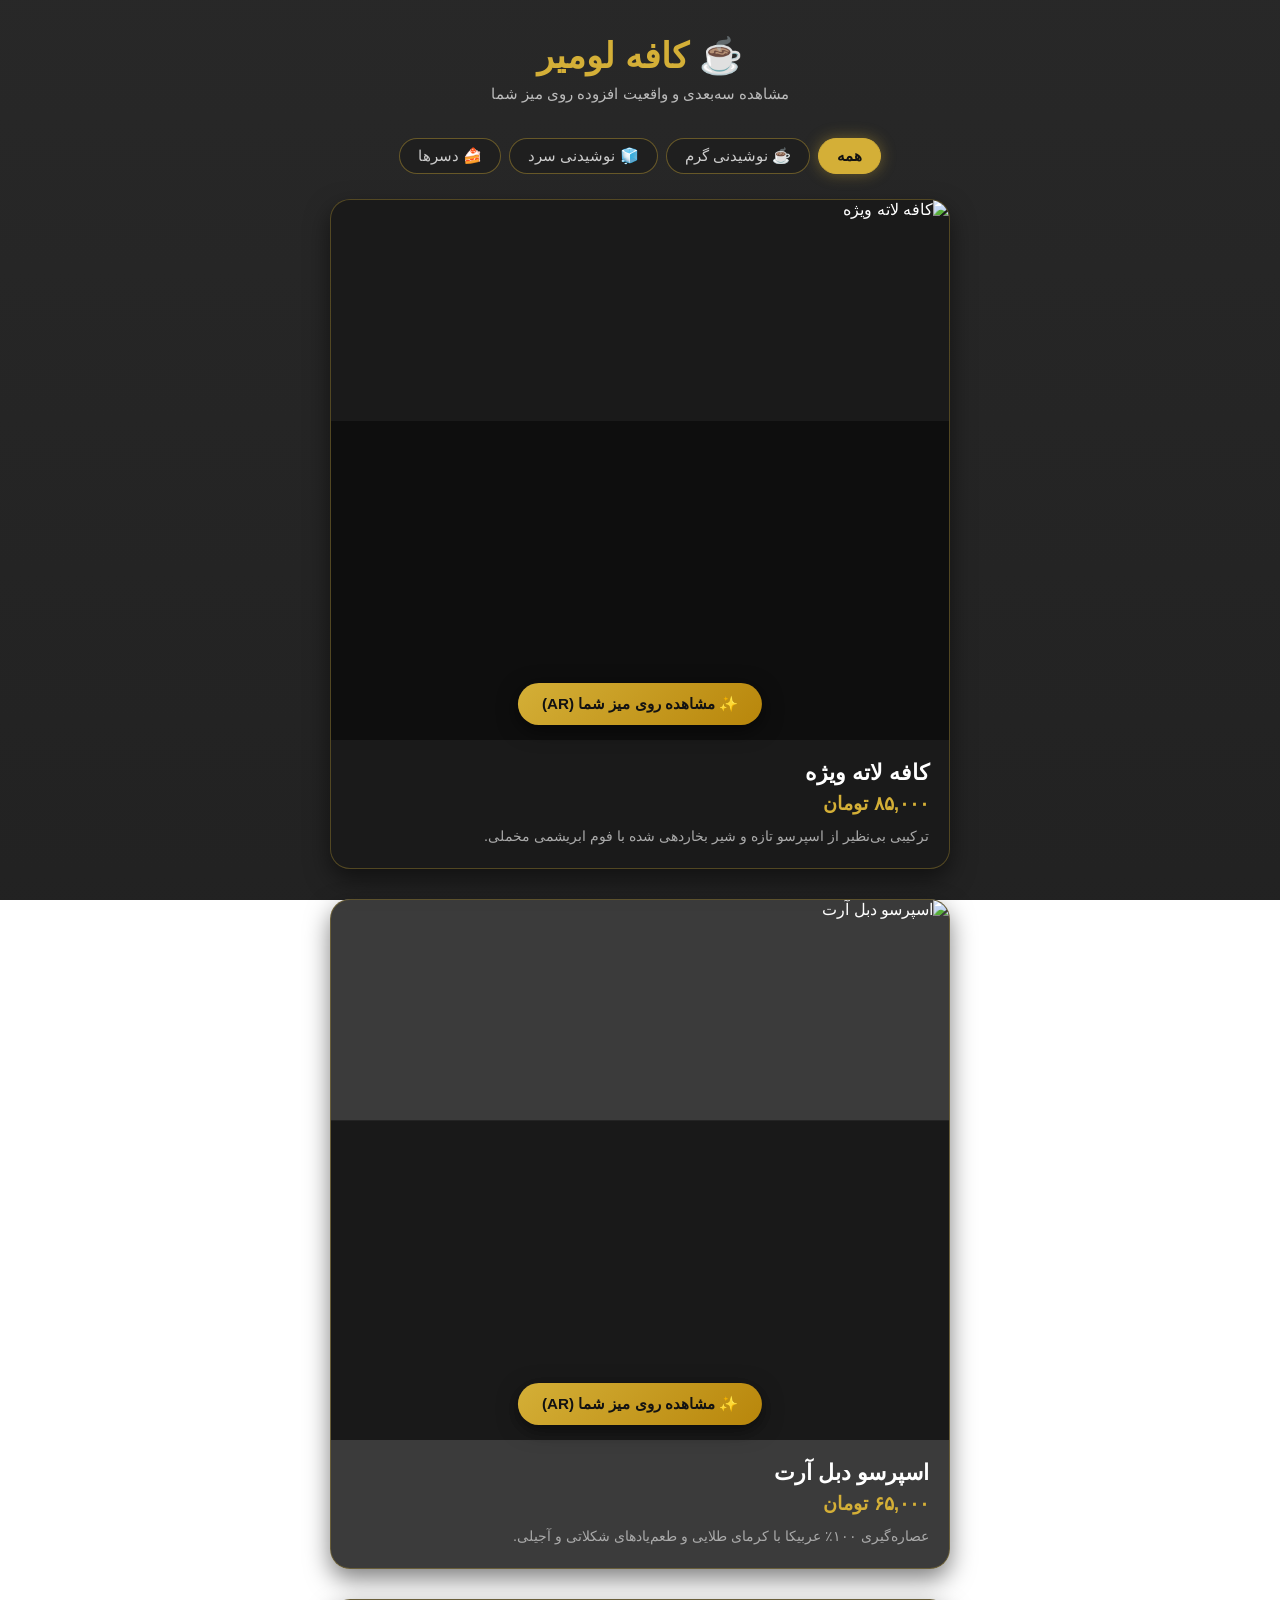
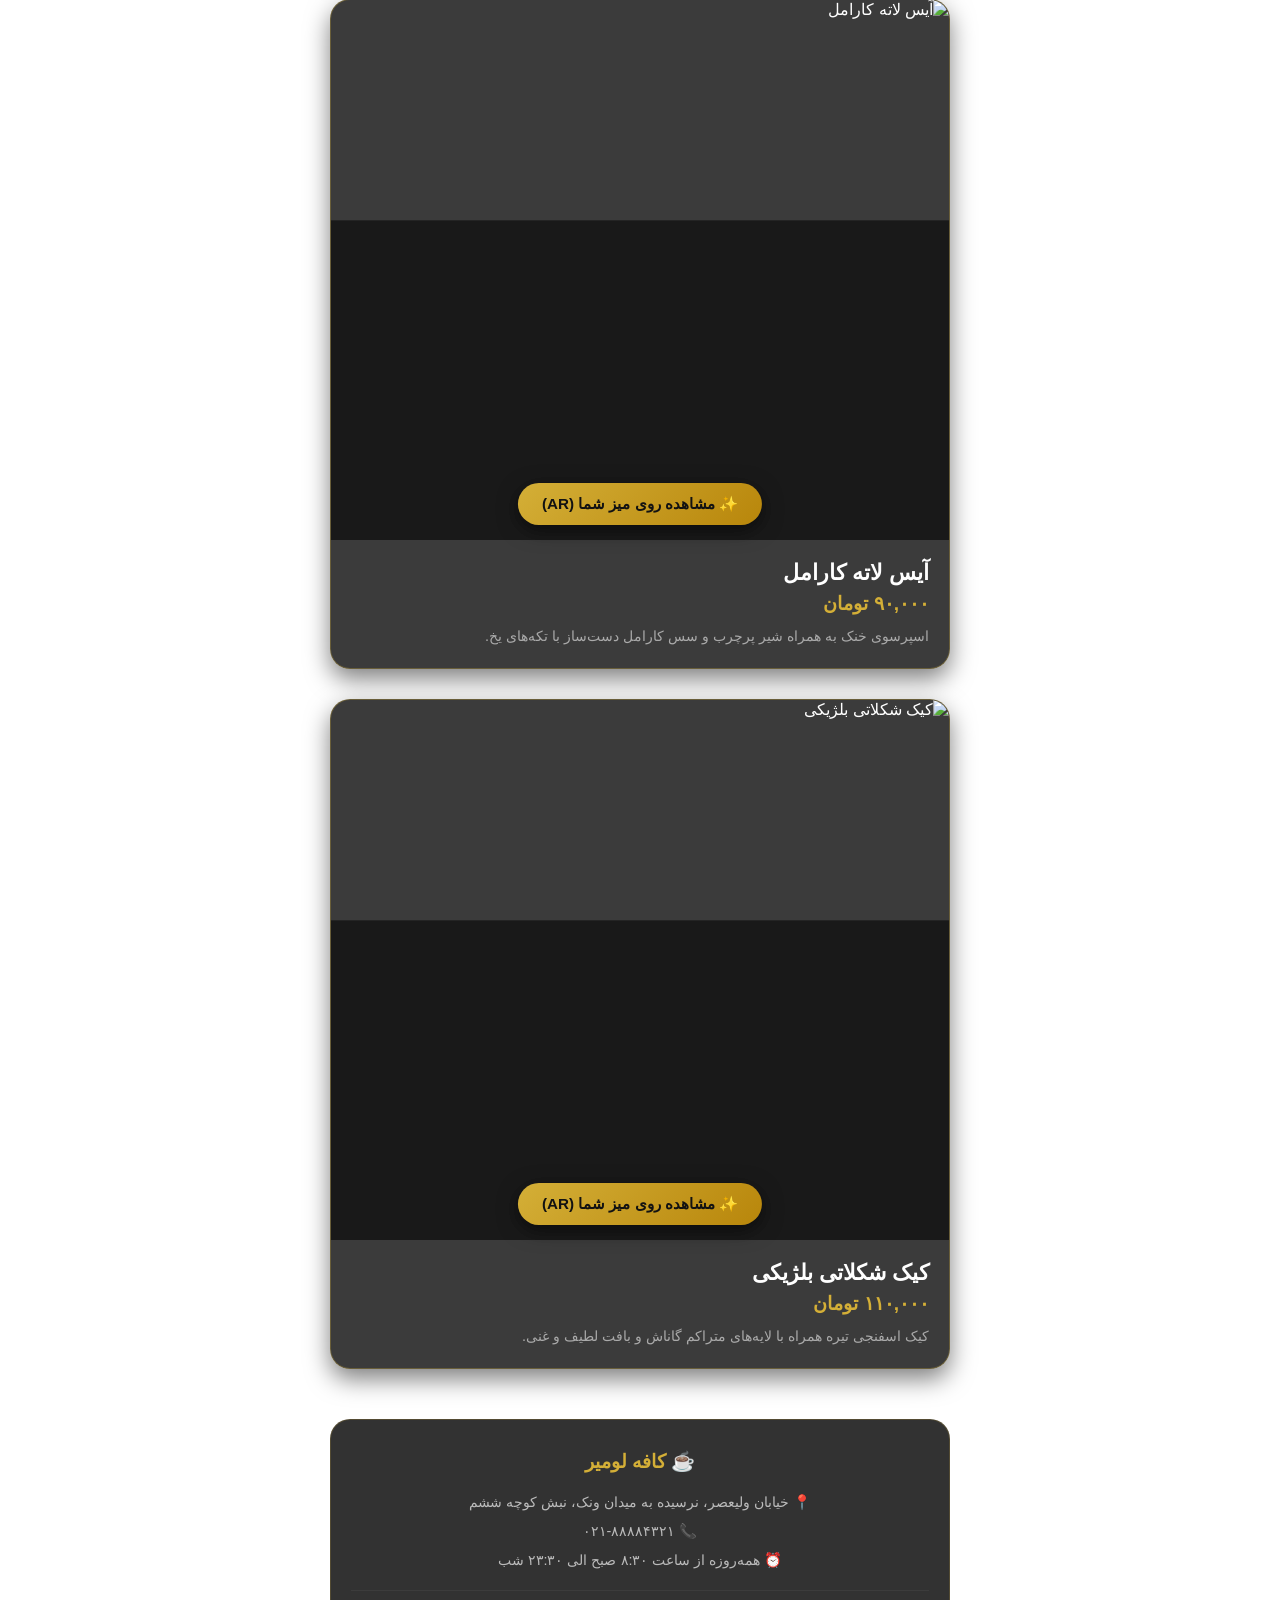
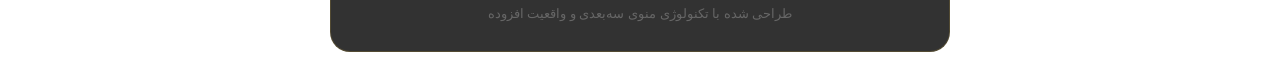
==== index.html @ 8b9ce966 "Update index.html" ====
<!DOCTYPE html>
<html lang="fa" dir="rtl">
<head>
    <meta charset="UTF-8">
    <meta name="viewport" content="width=device-width, initial-scale=1.0, user-scalable=no">
    <title>کافه لومیر</title>
    <link rel="stylesheet" href="https://cdn.jsdelivr.net/gh/rastinfar/vazirmatn-font@v33.003/Vazirmatn-font-face.css">
    <script type="module" src="https://ajax.googleapis.com/ajax/libs/model-viewer/3.4.0/model-viewer.min.js"></script>
    <style>
        * { box-sizing: border-box; margin: 0; padding: 0; }
        body {
            font-family: 'Vazirmatn', sans-serif;
            direction: rtl;
            background: linear-gradient(rgba(10, 10, 10, 0.88), rgba(15, 15, 15, 0.92)),
                        url('https://images.unsplash.com/photo-1447933601403-0c6688de566e?auto=format&fit=crop&w=1600&q=80');
            background-size: cover;
            background-position: center;
            background-attachment: fixed;
            color: #fff;
            min-height: 100vh;
        }

        header { text-align: center; padding: 35px 20px 20px 20px; }
        header h1 { font-size: 2.2rem; color: #d4af37; margin-bottom: 8px; }
        header p { color: #bbb; font-size: 0.95rem; }

        main { max-width: 650px; margin: 0 auto; padding: 15px; }

        /* منوبار فیلترها */
        .filter-buttons { 
            display: flex; 
            justify-content: center; 
            gap: 8px; 
            margin-bottom: 25px; 
            flex-wrap: wrap; 
        }
        .filter-btn {
            background: rgba(30, 30, 30, 0.75);
            border: 1px solid rgba(212, 175, 55, 0.4);
            color: #ccc;
            padding: 8px 18px;
            border-radius: 25px;
            cursor: pointer;
            font-family: 'Vazirmatn', sans-serif;
            font-size: 0.95rem;
            backdrop-filter: blur(5px);
            transition: all 0.3s ease;
        }
        .filter-btn.active {
            background: #d4af37;
            color: #121212;
            font-weight: bold;
            border-color: #d4af37;
            box-shadow: 0 0 15px rgba(212, 175, 55, 0.4);
        }

        /* کارت‌ها */
        .items-grid { display: flex; flex-direction: column; gap: 30px; }
        .menu-card {
            background: rgba(25, 25, 25, 0.85);
            border: 1px solid rgba(212, 175, 55, 0.3);
            border-radius: 20px;
            overflow: hidden;
            box-shadow: 0 10px 25px rgba(0,0,0,0.5);
            backdrop-filter: blur(10px);
            transition: opacity 0.3s ease;
        }

        .card-image-box img { width: 100%; height: 220px; object-fit: cover; display: block; }
        
        .model-box {
            width: 100%;
            height: 320px;
            background: rgba(10, 10, 10, 0.7);
            border-top: 1px solid rgba(255, 255, 255, 0.05);
            position: relative;
        }
        model-viewer { 
            width: 100%; 
            height: 100%; 
            --poster-color: transparent;
        }

        /* دکمه اصلی و تضمینی AR */
        .ar-trigger-btn {
            background: linear-gradient(135deg, #d4af37, #b8860b);
            color: #121212;
            border: none;
            padding: 12px 24px;
            border-radius: 30px;
            font-family: 'Vazirmatn', sans-serif;
            font-weight: bold;
            cursor: pointer;
            position: absolute;
            bottom: 15px;
            left: 50%;
            transform: translateX(-50%);
            box-shadow: 0 5px 20px rgba(0,0,0,0.6);
            font-size: 0.95rem;
            white-space: nowrap;
            z-index: 10;
        }

        .card-info { padding: 20px; text-align: right; }
        .card-info h2 { font-size: 1.35rem; color: #fff; margin-bottom: 6px; }
        .card-info .price { color: #d4af37; font-size: 1.2rem; font-weight: bold; margin-bottom: 10px; }
        .card-info .desc { color: #aaa; font-size: 0.9rem; line-height: 1.6; }

        /* لایه دوربین زنده (برای تمام گوشی‌های اندروید) */
        #camera-modal {
            display: none;
            position: fixed;
            top: 0; left: 0; width: 100%; height: 100%;
            background: #000;
            z-index: 999999;
        }
        #camera-feed {
            width: 100%;
            height: 100%;
            object-fit: cover;
            position: absolute;
            top: 0; left: 0;
        }
        #interactive-viewer {
            position: absolute;
            top: 55%;
            left: 50%;
            transform: translate(-50%, -50%);
            width: 90vw;
            height: 55vh;
            --poster-color: transparent;
            background: transparent;
            z-index: 10;
        }
        .cam-header {
            position: absolute;
            top: 20px;
            left: 15px;
            right: 15px;
            display: flex;
            justify-content: space-between;
            align-items: center;
            z-index: 20;
        }
        .cam-badge {
            background: rgba(0, 0, 0, 0.7);
            color: #d4af37;
            padding: 8px 14px;
            border-radius: 20px;
            font-size: 0.85rem;
            border: 1px solid rgba(212, 175, 55, 0.4);
        }
        .close-cam-btn {
            background: #e74c3c;
            color: #fff;
            border: none;
            padding: 8px 18px;
            border-radius: 20px;
            font-family: 'Vazirmatn', sans-serif;
            font-size: 0.9rem;
            font-weight: bold;
            cursor: pointer;
        }

        .cafe-footer {
            margin-top: 50px;
            background: rgba(15, 15, 15, 0.85);
            border: 1px solid rgba(212, 175, 55, 0.2);
            color: #ddd;
            padding: 30px 20px;
            border-radius: 20px;
            text-align: center;
        }
        .cafe-footer h3 { color: #d4af37; margin-bottom: 10px; font-size: 1.2rem; }
        .footer-info { margin: 15px 0; font-size: 0.9rem; line-height: 2; color: #bbb; }
        .copyright { font-size: 0.8rem; color: #666; margin-top: 15px; border-top: 1px solid rgba(255,255,255,0.05); padding-top: 15px; }
    </style>
</head>
<body>

    <header>
        <h1>☕ کافه لومیر</h1>
        <p>مشاهده سه‌بعدی و واقعیت افزوده روی میز شما</p>
    </header>

    <main>
        <!-- فیلترها -->
        <div class="filter-buttons">
            <button class="filter-btn active" onclick="filterItems('all', this)">همه</button>
            <button class="filter-btn" onclick="filterItems('hot', this)">☕ نوشیدنی گرم</button>
            <button class="filter-btn" onclick="filterItems('cold', this)">🧊 نوشیدنی سرد</button>
            <button class="filter-btn" onclick="filterItems('dessert', this)">🍰 دسرها</button>
        </div>

        <div class="items-grid">
            <!-- آیتم ۱ -->
            <div class="menu-card" data-category="hot">
                <div class="card-image-box">
                    <img src="https://images.unsplash.com/photo-1541167760496-1628856ab772?auto=format&fit=crop&w=800&q=80" alt="کافه لاته ویژه">
                </div>
                <div class="model-box">
                    <model-viewer 
                        id="item-1"
                        src="https://modelviewer.dev/shared-assets/models/Astronaut.glb" 
                        ios-src="https://modelviewer.dev/shared-assets/models/Astronaut.usdz"
                        camera-controls 
                        auto-rotate 
                        shadow-intensity="1">
                    </model-viewer>
                    <button class="ar-trigger-btn" onclick="triggerAR('item-1', 'https://modelviewer.dev/shared-assets/models/Astronaut.glb', 'https://modelviewer.dev/shared-assets/models/Astronaut.usdz')">
                        ✨ مشاهده روی میز شما (AR)
                    </button>
                </div>
                <div class="card-info">
                    <h2>کافه لاته ویژه</h2>
                    <div class="price">۸۵,۰۰۰ تومان</div>
                    <p class="desc">ترکیبی بی‌نظیر از اسپرسو تازه و شیر بخاردهی شده با فوم ابریشمی مخملی.</p>
                </div>
            </div>

            <!-- آیتم ۲ -->
            <div class="menu-card" data-category="hot">
                <div class="card-image-box">
                    <img src="https://images.unsplash.com/photo-1510591509098-f4fdc6d0ff04?auto=format&fit=crop&w=800&q=80" alt="اسپرسو دبل آرت">
                </div>
                <div class="model-box">
                    <model-viewer 
                        id="item-2"
                        src="https://modelviewer.dev/shared-assets/models/Astronaut.glb" 
                        ios-src="https://modelviewer.dev/shared-assets/models/Astronaut.usdz"
                        camera-controls 
                        auto-rotate 
                        shadow-intensity="1">
                    </model-viewer>
                    <button class="ar-trigger-btn" onclick="triggerAR('item-2', 'https://modelviewer.dev/shared-assets/models/Astronaut.glb', 'https://modelviewer.dev/shared-assets/models/Astronaut.usdz')">
                        ✨ مشاهده روی میز شما (AR)
                    </button>
                </div>
                <div class="card-info">
                    <h2>اسپرسو دبل آرت</h2>
                    <div class="price">۶۵,۰۰۰ تومان</div>
                    <p class="desc">عصاره‌گیری ۱۰۰٪ عربیکا با کرمای طلایی و طعم‌یادهای شکلاتی و آجیلی.</p>
                </div>
            </div>

            <!-- آیتم ۳ -->
            <div class="menu-card" data-category="cold">
                <div class="card-image-box">
                    <img src="https://images.unsplash.com/photo-1517701550927-30cf4ba1dba5?auto=format&fit=crop&w=800&q=80" alt="آیس لاته کارامل">
                </div>
                <div class="model-box">
                    <model-viewer 
                        id="item-3"
                        src="https://modelviewer.dev/shared-assets/models/Astronaut.glb" 
                        ios-src="https://modelviewer.dev/shared-assets/models/Astronaut.usdz"
                        camera-controls 
                        auto-rotate 
                        shadow-intensity="1">
                    </model-viewer>
                    <button class="ar-trigger-btn" onclick="triggerAR('item-3', 'https://modelviewer.dev/shared-assets/models/Astronaut.glb', 'https://modelviewer.dev/shared-assets/models/Astronaut.usdz')">
                        ✨ مشاهده روی میز شما (AR)
                    </button>
                </div>
                <div class="card-info">
                    <h2>آیس لاته کارامل</h2>
                    <div class="price">۹۰,۰۰۰ تومان</div>
                    <p class="desc">اسپرسوی خنک به همراه شیر پرچرب و سس کارامل دست‌ساز با تکه‌های یخ.</p>
                </div>
            </div>

            <!-- آیتم ۴ -->
            <div class="menu-card" data-category="dessert">
                <div class="card-image-box">
                    <img src="https://images.unsplash.com/photo-1578985545062-69928b1d9587?auto=format&fit=crop&w=800&q=80" alt="کیک شکلاتی بلژیکی">
                </div>
                <div class="model-box">
                    <model-viewer 
                        id="item-4"
                        src="https://modelviewer.dev/shared-assets/models/Astronaut.glb" 
                        ios-src="https://modelviewer.dev/shared-assets/models/Astronaut.usdz"
                        camera-controls 
                        auto-rotate 
                        shadow-intensity="1">
                    </model-viewer>
                    <button class="ar-trigger-btn" onclick="triggerAR('item-4', 'https://modelviewer.dev/shared-assets/models/Astronaut.glb', 'https://modelviewer.dev/shared-assets/models/Astronaut.usdz')">
                        ✨ مشاهده روی میز شما (AR)
                    </button>
                </div>
                <div class="card-info">
                    <h2>کیک شکلاتی بلژیکی</h2>
                    <div class="price">۱۱۰,۰۰۰ تومان</div>
                    <p class="desc">کیک اسفنجی تیره همراه با لایه‌های متراکم گاناش و بافت لطیف و غنی.</p>
                </div>
            </div>
        </div>

        <footer class="cafe-footer">
            <h3>☕ کافه لومیر</h3>
            <div class="footer-info">
                📍 خیابان ولیعصر، نرسیده به میدان ونک، نبش کوچه ششم<br>
                📞 ۰۲۱-۸۸۸۸۴۳۲۱<br>
                ⏰ همه‌روزه از ساعت ۸:۳۰ صبح الی ۲۳:۳۰ شب
            </div>
            <div class="copyright">طراحی شده با تکنولوژی منوی سه‌بعدی و واقعیت افزوده</div>
        </footer>
    </main>

    <!-- پنجره دوربین زنده -->
    <div id="camera-modal">
        <div class="cam-header">
            <span class="cam-badge">📷 دوربین زنده روی میز</span>
            <button class="close-cam-btn" onclick="closeCameraView()">✕ بستن</button>
        </div>
        <video id="camera-feed" autoplay playsinline muted></video>
        <model-viewer id="interactive-viewer" camera-controls touch-action="pan-y" auto-rotate shadow-intensity="1"></model-viewer>
    </div>

    <script>
        // فیلتر دسته‌بندی
        function filterItems(category, button) {
            document.querySelectorAll('.filter-btn').forEach(btn => btn.classList.remove('active'));
            button.classList.add('active');

            const cards = document.querySelectorAll('.menu-card');
            cards.forEach(card => {
                if (category === 'all' || card.getAttribute('data-category') === category) {
                    card.style.display = 'block';
                } else {
                    card.style.display = 'none';
                }
            });
        }

        // عملکرد دکمه AR برای همه گوشی‌ها
        function triggerAR(viewerId, glbUrl, usdzUrl) {
            const isIOS = /iPad|iPhone|iPod/.test(navigator.userAgent) && !window.MSStream;
            
            if (isIOS) {
                // آیفون: مستقیماً Quick Look اپل باز می‌شود
                const anchor = document.createElement('a');
                anchor.setAttribute('rel', 'ar');
                anchor.appendChild(document.createElement('img'));
                anchor.setAttribute('href', usdzUrl);
                anchor.click();
            } else {
                // در اندروید: بلافاصله دوربین زنده با مدل روی میز باز می‌شود (بدون نیاز به هیچ دانلود یا ARCore)
                openLiveCamera(glbUrl);
            }
        }

        let activeStream = null;

        async function openLiveCamera(modelUrl) {
            const modal = document.getElementById('camera-modal');
            const video = document.getElementById('camera-feed');
            const viewer = document.getElementById('interactive-viewer');

            try {
                const stream = await navigator.mediaDevices.getUserMedia({
                    video: { facingMode: { ideal: "environment" } }
                });
                activeStream = stream;
                video.srcObject = stream;
                viewer.setAttribute('src', modelUrl);
                modal.style.display = 'block';
            } catch (err) {
                // اگر کاربر دسترسی دوربین نداد، در حالت تمام‌صفحه مدل را نمایش می‌دهد
                viewer.setAttribute('src', modelUrl);
                modal.style.display = 'block';
            }
        }

        function closeCameraView() {
            const modal = document.getElementById('camera-modal');
            const video = document.getElementById('camera-feed');
            if (activeStream) {
                activeStream.getTracks().forEach(track => track.stop());
                activeStream = null;
            }
            video.srcObject = null;
            modal.style.display = 'none';
        }
    </script>
</body>
</html>
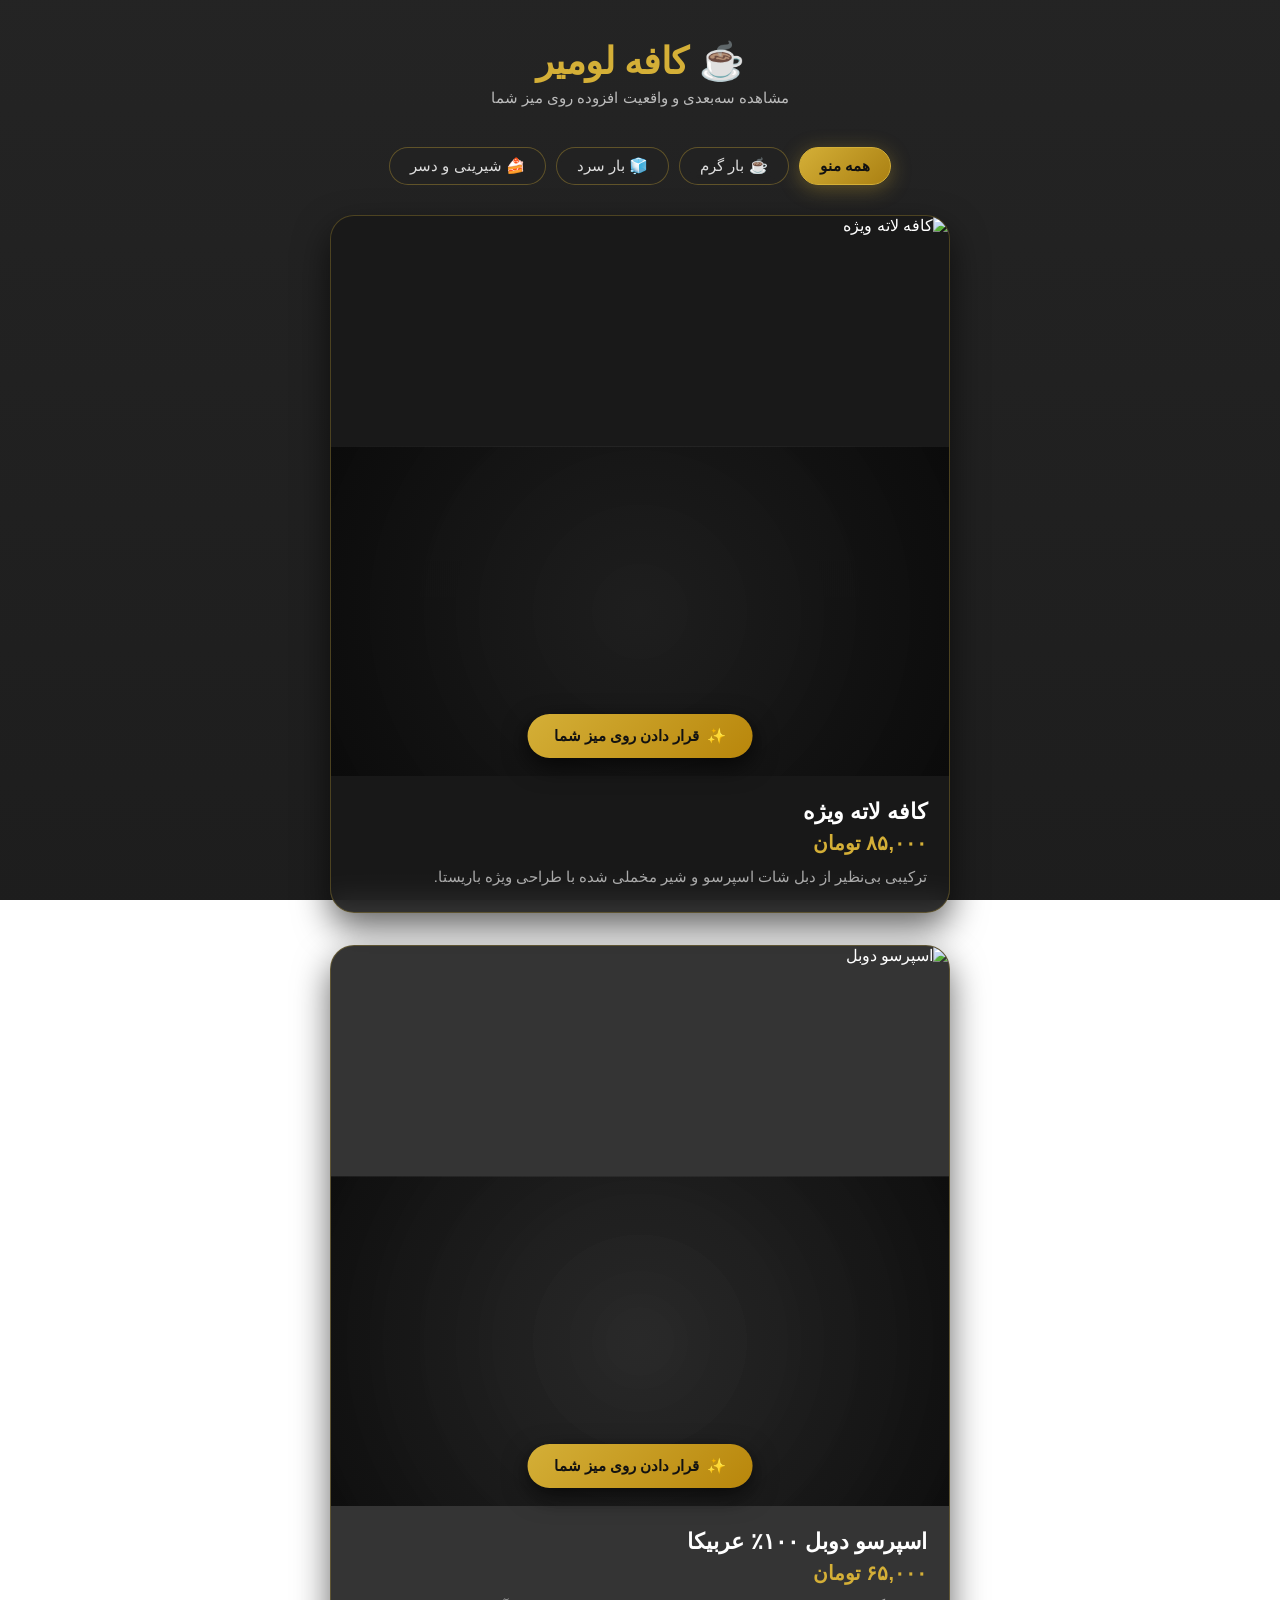
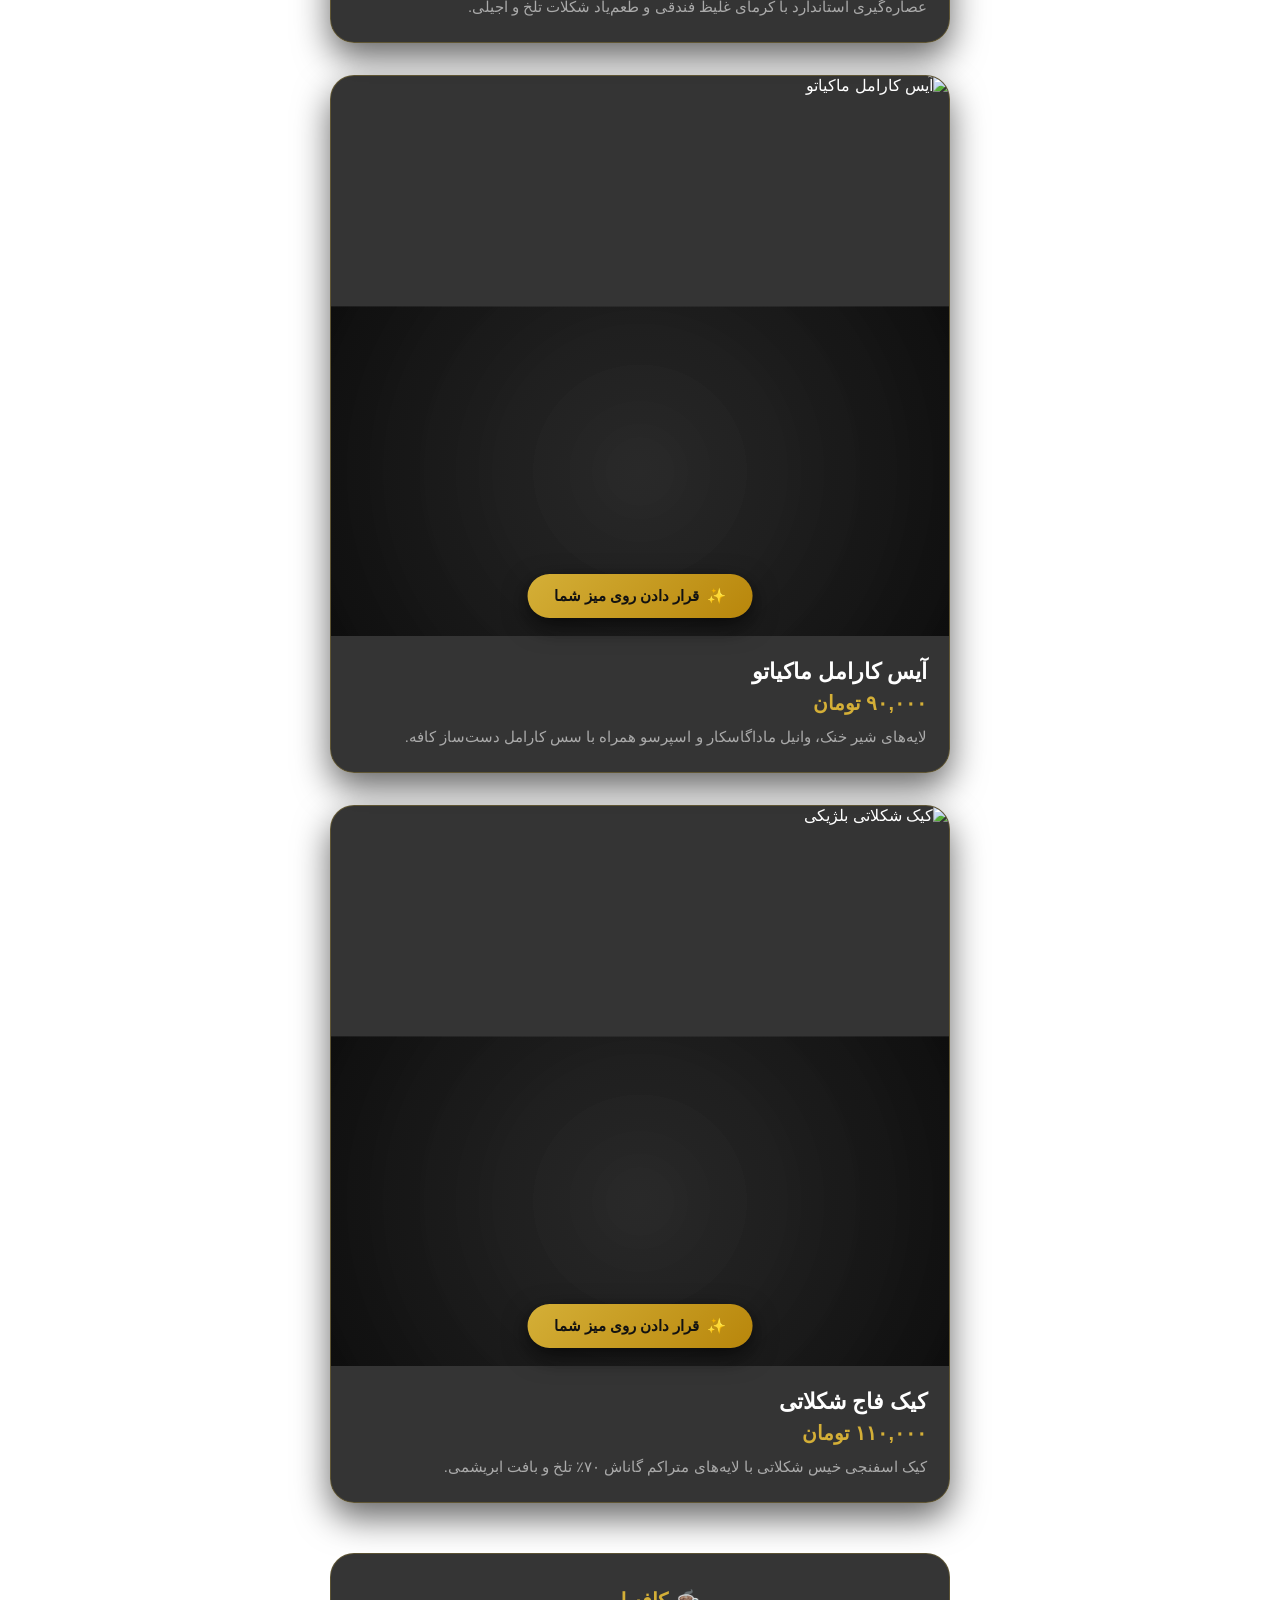
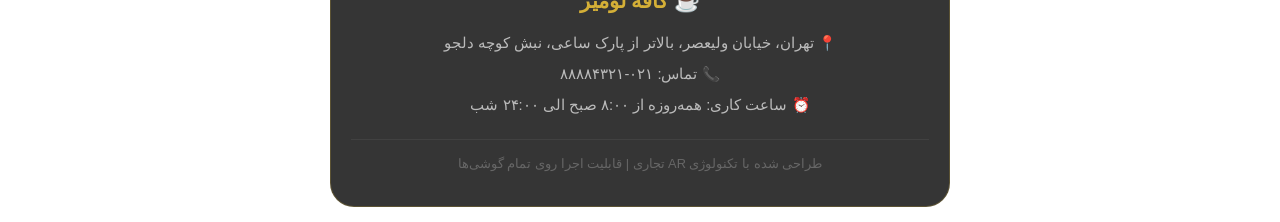
==== commit e9432ab0: "Add files via upload" ====
--- a/index.html
+++ b/index.html
@@ -2,16 +2,16 @@
 <html lang="fa" dir="rtl">
 <head>
     <meta charset="UTF-8">
-    <meta name="viewport" content="width=device-width, initial-scale=1.0, user-scalable=no">
-    <title>کافه لومیر</title>
+    <meta name="viewport" content="width=device-width, initial-scale=1.0, user-scalable=no, maximum-scale=1.0">
+    <title>کافه لومیر | منوی واقعیت افزوده</title>
     <link rel="stylesheet" href="https://cdn.jsdelivr.net/gh/rastinfar/vazirmatn-font@v33.003/Vazirmatn-font-face.css">
     <script type="module" src="https://ajax.googleapis.com/ajax/libs/model-viewer/3.4.0/model-viewer.min.js"></script>
     <style>
-        * { box-sizing: border-box; margin: 0; padding: 0; }
+        * { box-sizing: border-box; margin: 0; padding: 0; -webkit-tap-highlight-color: transparent; }
         body {
             font-family: 'Vazirmatn', sans-serif;
             direction: rtl;
-            background: linear-gradient(rgba(10, 10, 10, 0.88), rgba(15, 15, 15, 0.92)),
+            background: linear-gradient(rgba(12, 12, 12, 0.9), rgba(15, 15, 15, 0.94)),
                         url('https://images.unsplash.com/photo-1447933601403-0c6688de566e?auto=format&fit=crop&w=1600&q=80');
             background-size: cover;
             background-position: center;
@@ -20,8 +20,8 @@
             min-height: 100vh;
         }
 
-        header { text-align: center; padding: 35px 20px 20px 20px; }
-        header h1 { font-size: 2.2rem; color: #d4af37; margin-bottom: 8px; }
+        header { text-align: center; padding: 40px 20px 25px 20px; }
+        header h1 { font-size: 2.3rem; color: #d4af37; margin-bottom: 6px; letter-spacing: -0.5px; }
         header p { color: #bbb; font-size: 0.95rem; }
 
         main { max-width: 650px; margin: 0 auto; padding: 15px; }
@@ -30,49 +30,48 @@
         .filter-buttons { 
             display: flex; 
             justify-content: center; 
-            gap: 8px; 
-            margin-bottom: 25px; 
+            gap: 10px; 
+            margin-bottom: 30px; 
             flex-wrap: wrap; 
         }
         .filter-btn {
-            background: rgba(30, 30, 30, 0.75);
-            border: 1px solid rgba(212, 175, 55, 0.4);
-            color: #ccc;
-            padding: 8px 18px;
-            border-radius: 25px;
+            background: rgba(35, 35, 35, 0.7);
+            border: 1px solid rgba(212, 175, 55, 0.35);
+            color: #ddd;
+            padding: 9px 20px;
+            border-radius: 30px;
             cursor: pointer;
             font-family: 'Vazirmatn', sans-serif;
             font-size: 0.95rem;
-            backdrop-filter: blur(5px);
+            backdrop-filter: blur(8px);
             transition: all 0.3s ease;
         }
         .filter-btn.active {
-            background: #d4af37;
-            color: #121212;
-            font-weight: bold;
+            background: linear-gradient(135deg, #d4af37, #aa8012);
+            color: #111;
+            font-weight: 700;
             border-color: #d4af37;
-            box-shadow: 0 0 15px rgba(212, 175, 55, 0.4);
-        }
-
-        /* کارت‌ها */
-        .items-grid { display: flex; flex-direction: column; gap: 30px; }
+            box-shadow: 0 4px 20px rgba(212, 175, 55, 0.35);
+        }
+
+        /* کارت‌های منو */
+        .items-grid { display: flex; flex-direction: column; gap: 32px; }
         .menu-card {
-            background: rgba(25, 25, 25, 0.85);
-            border: 1px solid rgba(212, 175, 55, 0.3);
-            border-radius: 20px;
+            background: rgba(24, 24, 24, 0.88);
+            border: 1px solid rgba(212, 175, 55, 0.28);
+            border-radius: 24px;
             overflow: hidden;
-            box-shadow: 0 10px 25px rgba(0,0,0,0.5);
-            backdrop-filter: blur(10px);
-            transition: opacity 0.3s ease;
-        }
-
-        .card-image-box img { width: 100%; height: 220px; object-fit: cover; display: block; }
+            box-shadow: 0 15px 35px rgba(0,0,0,0.6);
+            backdrop-filter: blur(12px);
+        }
+
+        .card-image-box img { width: 100%; height: 230px; object-fit: cover; display: block; }
         
         .model-box {
             width: 100%;
-            height: 320px;
-            background: rgba(10, 10, 10, 0.7);
-            border-top: 1px solid rgba(255, 255, 255, 0.05);
+            height: 330px;
+            background: radial-gradient(circle at center, rgba(35,35,35,0.6) 0%, rgba(10,10,10,0.9) 100%);
+            border-top: 1px solid rgba(255, 255, 255, 0.06);
             position: relative;
         }
         model-viewer { 
@@ -81,99 +80,201 @@
             --poster-color: transparent;
         }
 
-        /* دکمه اصلی و تضمینی AR */
         .ar-trigger-btn {
             background: linear-gradient(135deg, #d4af37, #b8860b);
             color: #121212;
             border: none;
-            padding: 12px 24px;
-            border-radius: 30px;
+            padding: 13px 26px;
+            border-radius: 35px;
             font-family: 'Vazirmatn', sans-serif;
-            font-weight: bold;
+            font-weight: 800;
             cursor: pointer;
             position: absolute;
-            bottom: 15px;
+            bottom: 18px;
             left: 50%;
             transform: translateX(-50%);
-            box-shadow: 0 5px 20px rgba(0,0,0,0.6);
+            box-shadow: 0 8px 25px rgba(0,0,0,0.7);
             font-size: 0.95rem;
             white-space: nowrap;
             z-index: 10;
-        }
-
-        .card-info { padding: 20px; text-align: right; }
-        .card-info h2 { font-size: 1.35rem; color: #fff; margin-bottom: 6px; }
-        .card-info .price { color: #d4af37; font-size: 1.2rem; font-weight: bold; margin-bottom: 10px; }
-        .card-info .desc { color: #aaa; font-size: 0.9rem; line-height: 1.6; }
-
-        /* لایه دوربین زنده (برای تمام گوشی‌های اندروید) */
-        #camera-modal {
+            display: flex;
+            align-items: center;
+            gap: 8px;
+        }
+
+        .card-info { padding: 22px; text-align: right; }
+        .card-info h2 { font-size: 1.4rem; color: #fff; margin-bottom: 6px; }
+        .card-info .price { color: #d4af37; font-size: 1.25rem; font-weight: bold; margin-bottom: 10px; }
+        .card-info .desc { color: #aaa; font-size: 0.92rem; line-height: 1.7; }
+
+        /* ==================== رابط کاربری کامل شبیه به آیفون (Quick Look UI) ==================== */
+        #ios-ar-view {
             display: none;
             position: fixed;
-            top: 0; left: 0; width: 100%; height: 100%;
+            top: 0; left: 0; width: 100vw; height: 100vh;
             background: #000;
             z-index: 999999;
-        }
-        #camera-feed {
+            overflow: hidden;
+        }
+        #camera-video {
             width: 100%;
             height: 100%;
             object-fit: cover;
             position: absolute;
             top: 0; left: 0;
-        }
-        #interactive-viewer {
-            position: absolute;
-            top: 55%;
+            z-index: 1;
+        }
+
+        /* لایه سطح هوشمند و سایه میز */
+        .ar-stage {
+            position: absolute;
+            top: 60%;
             left: 50%;
             transform: translate(-50%, -50%);
-            width: 90vw;
-            height: 55vh;
+            width: 320px;
+            height: 320px;
+            pointer-events: none;
+            z-index: 2;
+        }
+        .table-shadow {
+            position: absolute;
+            bottom: 25px;
+            left: 50%;
+            transform: translateX(-50%);
+            width: 220px;
+            height: 70px;
+            background: radial-gradient(ellipse at center, rgba(0,0,0,0.75) 0%, rgba(0,0,0,0) 70%);
+            border-radius: 50%;
+        }
+        .scanning-grid {
+            position: absolute;
+            top: 50%; left: 50%;
+            transform: translate(-50%, -50%) rotateX(65deg);
+            width: 260px;
+            height: 260px;
+            border: 2px dashed rgba(212, 175, 55, 0.7);
+            border-radius: 50%;
+            animation: pulseGrid 2.2s infinite ease-in-out;
+        }
+
+        @keyframes pulseGrid {
+            0% { transform: translate(-50%, -50%) rotateX(65deg) scale(0.85); opacity: 0.4; }
+            50% { transform: translate(-50%, -50%) rotateX(65deg) scale(1.1); opacity: 0.9; }
+            100% { transform: translate(-50%, -50%) rotateX(65deg) scale(0.85); opacity: 0.4; }
+        }
+
+        /* پیام انیمیشنی اسکن */
+        #surface-toast {
+            position: absolute;
+            top: 15%;
+            left: 50%;
+            transform: translateX(-50%);
+            background: rgba(20, 20, 20, 0.75);
+            backdrop-filter: blur(20px);
+            border: 1px solid rgba(255,255,255,0.18);
+            color: #fff;
+            padding: 12px 24px;
+            border-radius: 30px;
+            font-size: 0.9rem;
+            z-index: 25;
+            display: flex;
+            align-items: center;
+            gap: 10px;
+            transition: opacity 0.6s ease;
+            box-shadow: 0 10px 30px rgba(0,0,0,0.5);
+        }
+
+        /* لایه رندر مدل */
+        #ios-model-viewer {
+            position: absolute;
+            top: 0; left: 0;
+            width: 100%;
+            height: 100%;
+            background: transparent;
             --poster-color: transparent;
-            background: transparent;
-            z-index: 10;
-        }
-        .cam-header {
-            position: absolute;
-            top: 20px;
-            left: 15px;
-            right: 15px;
+            z-index: 5;
+        }
+
+        /* نوار بالای آیفون */
+        .ios-top-bar {
+            position: absolute;
+            top: 25px;
+            left: 20px;
+            right: 20px;
             display: flex;
             justify-content: space-between;
             align-items: center;
-            z-index: 20;
-        }
-        .cam-badge {
-            background: rgba(0, 0, 0, 0.7);
-            color: #d4af37;
+            z-index: 30;
+        }
+        .ios-btn-circle {
+            background: rgba(30, 30, 30, 0.75);
+            backdrop-filter: blur(25px);
+            border: 1px solid rgba(255,255,255,0.25);
+            color: #fff;
+            width: 44px;
+            height: 44px;
+            border-radius: 50%;
+            font-size: 1.2rem;
+            display: flex;
+            align-items: center;
+            justify-content: center;
+            cursor: pointer;
+        }
+        .ios-status {
+            background: rgba(30, 30, 30, 0.75);
+            backdrop-filter: blur(25px);
+            border: 1px solid rgba(255,255,255,0.25);
+            padding: 8px 18px;
+            border-radius: 25px;
+            font-size: 0.88rem;
+            color: #f1f1f1;
+            font-weight: 500;
+        }
+
+        /* نوار ابزار پایین آیفون */
+        .ios-dock-bar {
+            position: absolute;
+            bottom: 35px;
+            left: 50%;
+            transform: translateX(-50%);
+            display: flex;
+            gap: 10px;
+            z-index: 30;
+            background: rgba(25, 25, 25, 0.78);
+            backdrop-filter: blur(25px);
+            border: 1px solid rgba(255,255,255,0.2);
+            padding: 8px 14px;
+            border-radius: 35px;
+            box-shadow: 0 10px 30px rgba(0,0,0,0.5);
+        }
+        .dock-tool {
+            background: transparent;
+            border: none;
+            color: #fff;
             padding: 8px 14px;
             border-radius: 20px;
-            font-size: 0.85rem;
-            border: 1px solid rgba(212, 175, 55, 0.4);
-        }
-        .close-cam-btn {
-            background: #e74c3c;
-            color: #fff;
-            border: none;
-            padding: 8px 18px;
-            border-radius: 20px;
             font-family: 'Vazirmatn', sans-serif;
-            font-size: 0.9rem;
-            font-weight: bold;
+            font-size: 0.82rem;
+            display: flex;
+            align-items: center;
+            gap: 6px;
             cursor: pointer;
-        }
+            transition: background 0.2s ease;
+        }
+        .dock-tool:active { background: rgba(255,255,255,0.15); }
 
         .cafe-footer {
             margin-top: 50px;
-            background: rgba(15, 15, 15, 0.85);
-            border: 1px solid rgba(212, 175, 55, 0.2);
+            background: rgba(18, 18, 18, 0.85);
+            border: 1px solid rgba(212, 175, 55, 0.25);
             color: #ddd;
-            padding: 30px 20px;
-            border-radius: 20px;
+            padding: 35px 20px;
+            border-radius: 24px;
             text-align: center;
         }
-        .cafe-footer h3 { color: #d4af37; margin-bottom: 10px; font-size: 1.2rem; }
-        .footer-info { margin: 15px 0; font-size: 0.9rem; line-height: 2; color: #bbb; }
-        .copyright { font-size: 0.8rem; color: #666; margin-top: 15px; border-top: 1px solid rgba(255,255,255,0.05); padding-top: 15px; }
+        .cafe-footer h3 { color: #d4af37; margin-bottom: 12px; font-size: 1.3rem; }
+        .footer-info { margin: 15px 0; font-size: 0.92rem; line-height: 2.1; color: #bbb; }
+        .copyright { font-size: 0.8rem; color: #666; margin-top: 18px; border-top: 1px solid rgba(255,255,255,0.06); padding-top: 16px; }
     </style>
 </head>
 <body>
@@ -184,12 +285,11 @@
     </header>
 
     <main>
-        <!-- فیلترها -->
         <div class="filter-buttons">
-            <button class="filter-btn active" onclick="filterItems('all', this)">همه</button>
-            <button class="filter-btn" onclick="filterItems('hot', this)">☕ نوشیدنی گرم</button>
-            <button class="filter-btn" onclick="filterItems('cold', this)">🧊 نوشیدنی سرد</button>
-            <button class="filter-btn" onclick="filterItems('dessert', this)">🍰 دسرها</button>
+            <button class="filter-btn active" onclick="filterItems('all', this)">همه منو</button>
+            <button class="filter-btn" onclick="filterItems('hot', this)">☕ بار گرم</button>
+            <button class="filter-btn" onclick="filterItems('cold', this)">🧊 بار سرد</button>
+            <button class="filter-btn" onclick="filterItems('dessert', this)">🍰 شیرینی و دسر</button>
         </div>
 
         <div class="items-grid">
@@ -200,71 +300,65 @@
                 </div>
                 <div class="model-box">
                     <model-viewer 
-                        id="item-1"
                         src="https://modelviewer.dev/shared-assets/models/Astronaut.glb" 
-                        ios-src="https://modelviewer.dev/shared-assets/models/Astronaut.usdz"
                         camera-controls 
                         auto-rotate 
                         shadow-intensity="1">
                     </model-viewer>
-                    <button class="ar-trigger-btn" onclick="triggerAR('item-1', 'https://modelviewer.dev/shared-assets/models/Astronaut.glb', 'https://modelviewer.dev/shared-assets/models/Astronaut.usdz')">
-                        ✨ مشاهده روی میز شما (AR)
+                    <button class="ar-trigger-btn" onclick="openAR('https://modelviewer.dev/shared-assets/models/Astronaut.glb', 'https://modelviewer.dev/shared-assets/models/Astronaut.usdz')">
+                        <span>✨</span> قرار دادن روی میز شما
                     </button>
                 </div>
                 <div class="card-info">
                     <h2>کافه لاته ویژه</h2>
                     <div class="price">۸۵,۰۰۰ تومان</div>
-                    <p class="desc">ترکیبی بی‌نظیر از اسپرسو تازه و شیر بخاردهی شده با فوم ابریشمی مخملی.</p>
+                    <p class="desc">ترکیبی بی‌نظیر از دبل شات اسپرسو و شیر مخملی شده با طراحی ویژه باریستا.</p>
                 </div>
             </div>
 
             <!-- آیتم ۲ -->
             <div class="menu-card" data-category="hot">
                 <div class="card-image-box">
-                    <img src="https://images.unsplash.com/photo-1510591509098-f4fdc6d0ff04?auto=format&fit=crop&w=800&q=80" alt="اسپرسو دبل آرت">
+                    <img src="https://images.unsplash.com/photo-1510591509098-f4fdc6d0ff04?auto=format&fit=crop&w=800&q=80" alt="اسپرسو دوبل">
                 </div>
                 <div class="model-box">
                     <model-viewer 
-                        id="item-2"
                         src="https://modelviewer.dev/shared-assets/models/Astronaut.glb" 
-                        ios-src="https://modelviewer.dev/shared-assets/models/Astronaut.usdz"
                         camera-controls 
                         auto-rotate 
                         shadow-intensity="1">
                     </model-viewer>
-                    <button class="ar-trigger-btn" onclick="triggerAR('item-2', 'https://modelviewer.dev/shared-assets/models/Astronaut.glb', 'https://modelviewer.dev/shared-assets/models/Astronaut.usdz')">
-                        ✨ مشاهده روی میز شما (AR)
+                    <button class="ar-trigger-btn" onclick="openAR('https://modelviewer.dev/shared-assets/models/Astronaut.glb', 'https://modelviewer.dev/shared-assets/models/Astronaut.usdz')">
+                        <span>✨</span> قرار دادن روی میز شما
                     </button>
                 </div>
                 <div class="card-info">
-                    <h2>اسپرسو دبل آرت</h2>
+                    <h2>اسپرسو دوبل ۱۰۰٪ عربیکا</h2>
                     <div class="price">۶۵,۰۰۰ تومان</div>
-                    <p class="desc">عصاره‌گیری ۱۰۰٪ عربیکا با کرمای طلایی و طعم‌یادهای شکلاتی و آجیلی.</p>
+                    <p class="desc">عصاره‌گیری استاندارد با کرمای غلیظ فندقی و طعم‌یاد شکلات تلخ و آجیلی.</p>
                 </div>
             </div>
 
             <!-- آیتم ۳ -->
             <div class="menu-card" data-category="cold">
                 <div class="card-image-box">
-                    <img src="https://images.unsplash.com/photo-1517701550927-30cf4ba1dba5?auto=format&fit=crop&w=800&q=80" alt="آیس لاته کارامل">
+                    <img src="https://images.unsplash.com/photo-1517701550927-30cf4ba1dba5?auto=format&fit=crop&w=800&q=80" alt="آیس کارامل ماکیاتو">
                 </div>
                 <div class="model-box">
                     <model-viewer 
-                        id="item-3"
                         src="https://modelviewer.dev/shared-assets/models/Astronaut.glb" 
-                        ios-src="https://modelviewer.dev/shared-assets/models/Astronaut.usdz"
                         camera-controls 
                         auto-rotate 
                         shadow-intensity="1">
                     </model-viewer>
-                    <button class="ar-trigger-btn" onclick="triggerAR('item-3', 'https://modelviewer.dev/shared-assets/models/Astronaut.glb', 'https://modelviewer.dev/shared-assets/models/Astronaut.usdz')">
-                        ✨ مشاهده روی میز شما (AR)
+                    <button class="ar-trigger-btn" onclick="openAR('https://modelviewer.dev/shared-assets/models/Astronaut.glb', 'https://modelviewer.dev/shared-assets/models/Astronaut.usdz')">
+                        <span>✨</span> قرار دادن روی میز شما
                     </button>
                 </div>
                 <div class="card-info">
-                    <h2>آیس لاته کارامل</h2>
+                    <h2>آیس کارامل ماکیاتو</h2>
                     <div class="price">۹۰,۰۰۰ تومان</div>
-                    <p class="desc">اسپرسوی خنک به همراه شیر پرچرب و سس کارامل دست‌ساز با تکه‌های یخ.</p>
+                    <p class="desc">لایه‌های شیر خنک، وانیل ماداگاسکار و اسپرسو همراه با سس کارامل دست‌ساز کافه.</p>
                 </div>
             </div>
 
@@ -275,21 +369,19 @@
                 </div>
                 <div class="model-box">
                     <model-viewer 
-                        id="item-4"
                         src="https://modelviewer.dev/shared-assets/models/Astronaut.glb" 
-                        ios-src="https://modelviewer.dev/shared-assets/models/Astronaut.usdz"
                         camera-controls 
                         auto-rotate 
                         shadow-intensity="1">
                     </model-viewer>
-                    <button class="ar-trigger-btn" onclick="triggerAR('item-4', 'https://modelviewer.dev/shared-assets/models/Astronaut.glb', 'https://modelviewer.dev/shared-assets/models/Astronaut.usdz')">
-                        ✨ مشاهده روی میز شما (AR)
+                    <button class="ar-trigger-btn" onclick="openAR('https://modelviewer.dev/shared-assets/models/Astronaut.glb', 'https://modelviewer.dev/shared-assets/models/Astronaut.usdz')">
+                        <span>✨</span> قرار دادن روی میز شما
                     </button>
                 </div>
                 <div class="card-info">
-                    <h2>کیک شکلاتی بلژیکی</h2>
+                    <h2>کیک فاج شکلاتی</h2>
                     <div class="price">۱۱۰,۰۰۰ تومان</div>
-                    <p class="desc">کیک اسفنجی تیره همراه با لایه‌های متراکم گاناش و بافت لطیف و غنی.</p>
+                    <p class="desc">کیک اسفنجی خیس شکلاتی با لایه‌های متراکم گاناش ۷۰٪ تلخ و بافت ابریشمی.</p>
                 </div>
             </div>
         </div>
@@ -297,26 +389,53 @@
         <footer class="cafe-footer">
             <h3>☕ کافه لومیر</h3>
             <div class="footer-info">
-                📍 خیابان ولیعصر، نرسیده به میدان ونک، نبش کوچه ششم<br>
-                📞 ۰۲۱-۸۸۸۸۴۳۲۱<br>
-                ⏰ همه‌روزه از ساعت ۸:۳۰ صبح الی ۲۳:۳۰ شب
+                📍 تهران، خیابان ولیعصر، بالاتر از پارک ساعی، نبش کوچه دلجو<br>
+                📞 تماس: ۰۲۱-۸۸۸۸۴۳۲۱<br>
+                ⏰ ساعت کاری: همه‌روزه از ۸:۰۰ صبح الی ۲۴:۰۰ شب
             </div>
-            <div class="copyright">طراحی شده با تکنولوژی منوی سه‌بعدی و واقعیت افزوده</div>
+            <div class="copyright">طراحی شده با تکنولوژی AR تجاری | قابلیت اجرا روی تمام گوشی‌ها</div>
         </footer>
     </main>
 
-    <!-- پنجره دوربین زنده -->
-    <div id="camera-modal">
-        <div class="cam-header">
-            <span class="cam-badge">📷 دوربین زنده روی میز</span>
-            <button class="close-cam-btn" onclick="closeCameraView()">✕ بستن</button>
+    <!-- شبیه‌ساز حرفه‌ای Apple Quick Look برای اندروید -->
+    <div id="ios-ar-view">
+        <video id="camera-video" autoplay playsinline muted></video>
+
+        <!-- استیج نوری و سایه تماس میز -->
+        <div class="ar-stage">
+            <div class="scanning-grid" id="grid-element"></div>
+            <div class="table-shadow"></div>
         </div>
-        <video id="camera-feed" autoplay playsinline muted></video>
-        <model-viewer id="interactive-viewer" camera-controls touch-action="pan-y" auto-rotate shadow-intensity="1"></model-viewer>
+
+        <!-- پیام اسکن محیط -->
+        <div id="surface-toast">
+            <span>📱</span> گوشی را به آرامی روی سطح میز حرکت دهید...
+        </div>
+
+        <!-- مدل رندر شده -->
+        <model-viewer 
+            id="ios-model-viewer" 
+            camera-controls 
+            touch-action="pan-y" 
+            shadow-intensity="2"
+            shadow-softness="0.5">
+        </model-viewer>
+
+        <!-- نوار بالا -->
+        <div class="ios-top-bar">
+            <button class="ios-btn-circle" onclick="exitCustomAR()">✕</button>
+            <div class="ios-status">AR Live • میز ۱۲</div>
+        </div>
+
+        <!-- نوار داک ابزار پایین -->
+        <div class="ios-dock-bar">
+            <button class="dock-tool" onclick="resetScale()">🔍 اندازه واقعی</button>
+            <button class="dock-tool" onclick="toggleAutoRotate()">🔄 چرخش</button>
+            <button class="dock-tool" onclick="resetAngle()">🎯 مرکز</button>
+        </div>
     </div>
 
     <script>
-        // فیلتر دسته‌بندی
         function filterItems(category, button) {
             document.querySelectorAll('.filter-btn').forEach(btn => btn.classList.remove('active'));
             button.classList.add('active');
@@ -331,54 +450,77 @@
             });
         }
 
-        // عملکرد دکمه AR برای همه گوشی‌ها
-        function triggerAR(viewerId, glbUrl, usdzUrl) {
+        function openAR(glbUrl, usdzUrl) {
             const isIOS = /iPad|iPhone|iPod/.test(navigator.userAgent) && !window.MSStream;
-            
+
             if (isIOS) {
-                // آیفون: مستقیماً Quick Look اپل باز می‌شود
-                const anchor = document.createElement('a');
-                anchor.setAttribute('rel', 'ar');
-                anchor.appendChild(document.createElement('img'));
-                anchor.setAttribute('href', usdzUrl);
-                anchor.click();
+                const a = document.createElement('a');
+                a.setAttribute('rel', 'ar');
+                a.appendChild(document.createElement('img'));
+                a.setAttribute('href', usdzUrl);
+                a.click();
             } else {
-                // در اندروید: بلافاصله دوربین زنده با مدل روی میز باز می‌شود (بدون نیاز به هیچ دانلود یا ARCore)
-                openLiveCamera(glbUrl);
+                startModernAR(glbUrl);
             }
         }
 
-        let activeStream = null;
-
-        async function openLiveCamera(modelUrl) {
-            const modal = document.getElementById('camera-modal');
-            const video = document.getElementById('camera-feed');
-            const viewer = document.getElementById('interactive-viewer');
+        let streamObj = null;
+        let rotating = false;
+
+        async function startModernAR(modelUrl) {
+            const arView = document.getElementById('ios-ar-view');
+            const video = document.getElementById('camera-video');
+            const viewer = document.getElementById('ios-model-viewer');
+            const toast = document.getElementById('surface-toast');
+            const grid = document.getElementById('grid-element');
 
             try {
                 const stream = await navigator.mediaDevices.getUserMedia({
-                    video: { facingMode: { ideal: "environment" } }
+                    video: { facingMode: { ideal: "environment" }, width: { ideal: 1920 } }
                 });
-                activeStream = stream;
+                streamObj = stream;
                 video.srcObject = stream;
-                viewer.setAttribute('src', modelUrl);
-                modal.style.display = 'block';
             } catch (err) {
-                // اگر کاربر دسترسی دوربین نداد، در حالت تمام‌صفحه مدل را نمایش می‌دهد
-                viewer.setAttribute('src', modelUrl);
-                modal.style.display = 'block';
+                console.log("Camera access not granted");
             }
-        }
-
-        function closeCameraView() {
-            const modal = document.getElementById('camera-modal');
-            const video = document.getElementById('camera-feed');
-            if (activeStream) {
-                activeStream.getTracks().forEach(track => track.stop());
-                activeStream = null;
+
+            viewer.setAttribute('src', modelUrl);
+            arView.style.display = 'block';
+            toast.style.opacity = '1';
+            grid.style.display = 'block';
+
+            // پس از شناسایی میز، شبکه اسکن محو شده و سایه واقعی باقی می‌ماند
+            setTimeout(() => {
+                toast.style.opacity = '0';
+                grid.style.opacity = '0';
+            }, 2600);
+        }
+
+        function resetAngle() {
+            const viewer = document.getElementById('ios-model-viewer');
+            viewer.cameraOrbit = '0deg 75deg 105%';
+        }
+
+        function resetScale() {
+            const viewer = document.getElementById('ios-model-viewer');
+            viewer.fieldOfView = 'auto';
+        }
+
+        function toggleAutoRotate() {
+            const viewer = document.getElementById('ios-model-viewer');
+            rotating = !rotating;
+            viewer.autoRotate = rotating;
+        }
+
+        function exitCustomAR() {
+            const arView = document.getElementById('ios-ar-view');
+            const video = document.getElementById('camera-video');
+            if (streamObj) {
+                streamObj.getTracks().forEach(track => track.stop());
+                streamObj = null;
             }
             video.srcObject = null;
-            modal.style.display = 'none';
+            arView.style.display = 'none';
         }
     </script>
 </body>
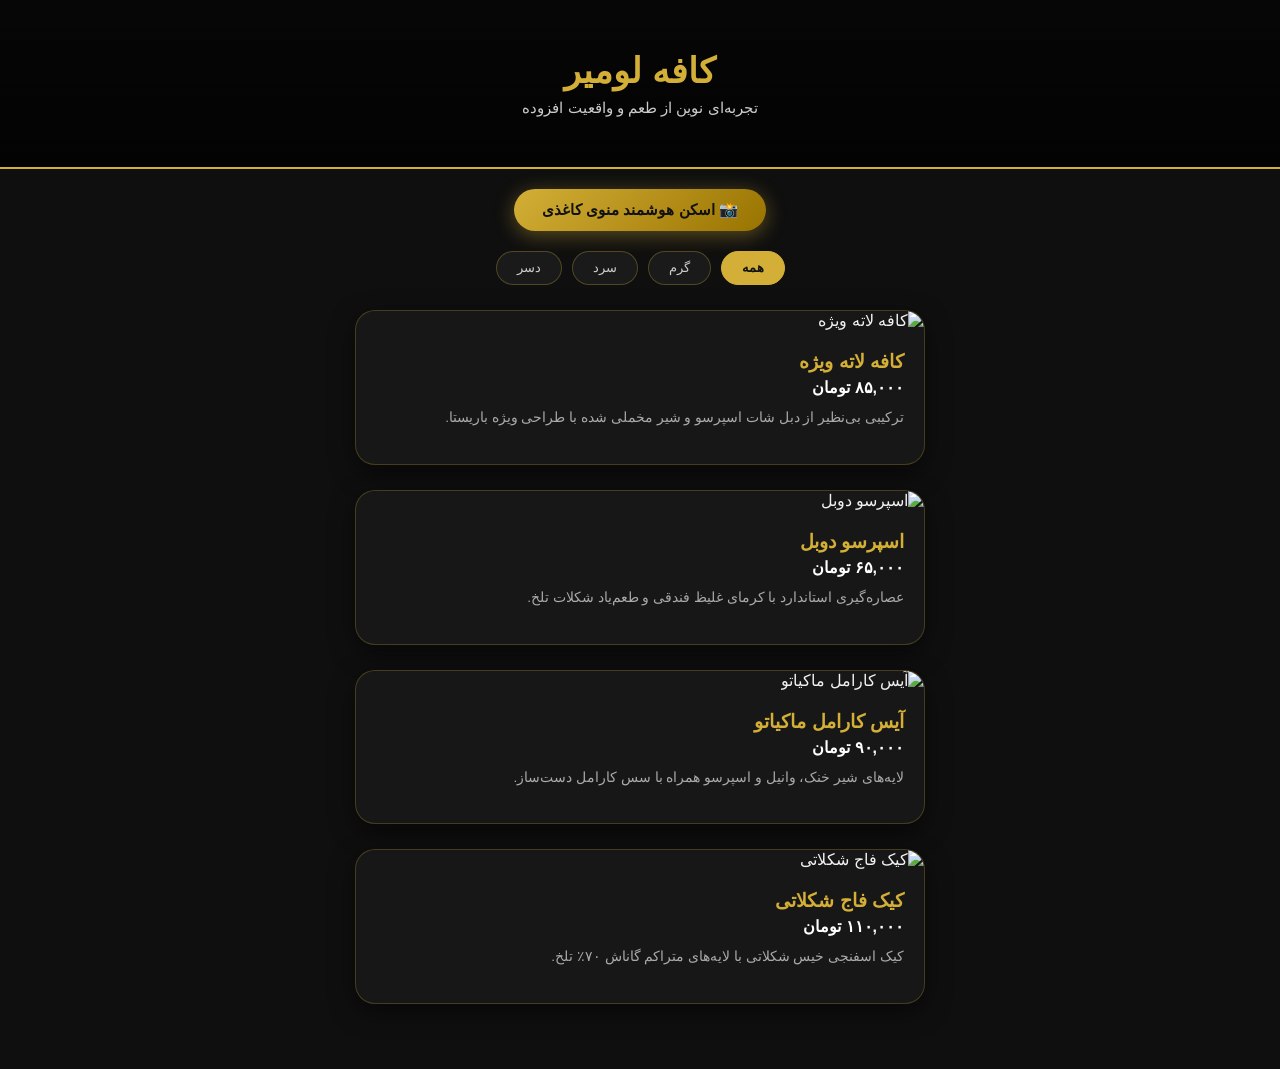
==== commit 20f2a7cb: "Add files via upload" ====
--- a/index.html
+++ b/index.html
@@ -2,526 +2,42 @@
 <html lang="fa" dir="rtl">
 <head>
     <meta charset="UTF-8">
-    <meta name="viewport" content="width=device-width, initial-scale=1.0, user-scalable=no, maximum-scale=1.0">
-    <title>کافه لومیر | منوی واقعیت افزوده</title>
+    <meta name="viewport" content="width=device-width, initial-scale=1.0">
+    <title>کافه لومیر | منوی دیجیتال و AR</title>
+    <link rel="stylesheet" href="style.css">
     <link rel="stylesheet" href="https://cdn.jsdelivr.net/gh/rastinfar/vazirmatn-font@v33.003/Vazirmatn-font-face.css">
+    <!-- Google Model Viewer برای نمایش مدل‌های سه‌بعدی -->
     <script type="module" src="https://ajax.googleapis.com/ajax/libs/model-viewer/3.4.0/model-viewer.min.js"></script>
-    <style>
-        * { box-sizing: border-box; margin: 0; padding: 0; -webkit-tap-highlight-color: transparent; }
-        body {
-            font-family: 'Vazirmatn', sans-serif;
-            direction: rtl;
-            background: linear-gradient(rgba(12, 12, 12, 0.9), rgba(15, 15, 15, 0.94)),
-                        url('https://images.unsplash.com/photo-1447933601403-0c6688de566e?auto=format&fit=crop&w=1600&q=80');
-            background-size: cover;
-            background-position: center;
-            background-attachment: fixed;
-            color: #fff;
-            min-height: 100vh;
-        }
-
-        header { text-align: center; padding: 40px 20px 25px 20px; }
-        header h1 { font-size: 2.3rem; color: #d4af37; margin-bottom: 6px; letter-spacing: -0.5px; }
-        header p { color: #bbb; font-size: 0.95rem; }
-
-        main { max-width: 650px; margin: 0 auto; padding: 15px; }
-
-        /* منوبار فیلترها */
-        .filter-buttons { 
-            display: flex; 
-            justify-content: center; 
-            gap: 10px; 
-            margin-bottom: 30px; 
-            flex-wrap: wrap; 
-        }
-        .filter-btn {
-            background: rgba(35, 35, 35, 0.7);
-            border: 1px solid rgba(212, 175, 55, 0.35);
-            color: #ddd;
-            padding: 9px 20px;
-            border-radius: 30px;
-            cursor: pointer;
-            font-family: 'Vazirmatn', sans-serif;
-            font-size: 0.95rem;
-            backdrop-filter: blur(8px);
-            transition: all 0.3s ease;
-        }
-        .filter-btn.active {
-            background: linear-gradient(135deg, #d4af37, #aa8012);
-            color: #111;
-            font-weight: 700;
-            border-color: #d4af37;
-            box-shadow: 0 4px 20px rgba(212, 175, 55, 0.35);
-        }
-
-        /* کارت‌های منو */
-        .items-grid { display: flex; flex-direction: column; gap: 32px; }
-        .menu-card {
-            background: rgba(24, 24, 24, 0.88);
-            border: 1px solid rgba(212, 175, 55, 0.28);
-            border-radius: 24px;
-            overflow: hidden;
-            box-shadow: 0 15px 35px rgba(0,0,0,0.6);
-            backdrop-filter: blur(12px);
-        }
-
-        .card-image-box img { width: 100%; height: 230px; object-fit: cover; display: block; }
-        
-        .model-box {
-            width: 100%;
-            height: 330px;
-            background: radial-gradient(circle at center, rgba(35,35,35,0.6) 0%, rgba(10,10,10,0.9) 100%);
-            border-top: 1px solid rgba(255, 255, 255, 0.06);
-            position: relative;
-        }
-        model-viewer { 
-            width: 100%; 
-            height: 100%; 
-            --poster-color: transparent;
-        }
-
-        .ar-trigger-btn {
-            background: linear-gradient(135deg, #d4af37, #b8860b);
-            color: #121212;
-            border: none;
-            padding: 13px 26px;
-            border-radius: 35px;
-            font-family: 'Vazirmatn', sans-serif;
-            font-weight: 800;
-            cursor: pointer;
-            position: absolute;
-            bottom: 18px;
-            left: 50%;
-            transform: translateX(-50%);
-            box-shadow: 0 8px 25px rgba(0,0,0,0.7);
-            font-size: 0.95rem;
-            white-space: nowrap;
-            z-index: 10;
-            display: flex;
-            align-items: center;
-            gap: 8px;
-        }
-
-        .card-info { padding: 22px; text-align: right; }
-        .card-info h2 { font-size: 1.4rem; color: #fff; margin-bottom: 6px; }
-        .card-info .price { color: #d4af37; font-size: 1.25rem; font-weight: bold; margin-bottom: 10px; }
-        .card-info .desc { color: #aaa; font-size: 0.92rem; line-height: 1.7; }
-
-        /* ==================== رابط کاربری کامل شبیه به آیفون (Quick Look UI) ==================== */
-        #ios-ar-view {
-            display: none;
-            position: fixed;
-            top: 0; left: 0; width: 100vw; height: 100vh;
-            background: #000;
-            z-index: 999999;
-            overflow: hidden;
-        }
-        #camera-video {
-            width: 100%;
-            height: 100%;
-            object-fit: cover;
-            position: absolute;
-            top: 0; left: 0;
-            z-index: 1;
-        }
-
-        /* لایه سطح هوشمند و سایه میز */
-        .ar-stage {
-            position: absolute;
-            top: 60%;
-            left: 50%;
-            transform: translate(-50%, -50%);
-            width: 320px;
-            height: 320px;
-            pointer-events: none;
-            z-index: 2;
-        }
-        .table-shadow {
-            position: absolute;
-            bottom: 25px;
-            left: 50%;
-            transform: translateX(-50%);
-            width: 220px;
-            height: 70px;
-            background: radial-gradient(ellipse at center, rgba(0,0,0,0.75) 0%, rgba(0,0,0,0) 70%);
-            border-radius: 50%;
-        }
-        .scanning-grid {
-            position: absolute;
-            top: 50%; left: 50%;
-            transform: translate(-50%, -50%) rotateX(65deg);
-            width: 260px;
-            height: 260px;
-            border: 2px dashed rgba(212, 175, 55, 0.7);
-            border-radius: 50%;
-            animation: pulseGrid 2.2s infinite ease-in-out;
-        }
-
-        @keyframes pulseGrid {
-            0% { transform: translate(-50%, -50%) rotateX(65deg) scale(0.85); opacity: 0.4; }
-            50% { transform: translate(-50%, -50%) rotateX(65deg) scale(1.1); opacity: 0.9; }
-            100% { transform: translate(-50%, -50%) rotateX(65deg) scale(0.85); opacity: 0.4; }
-        }
-
-        /* پیام انیمیشنی اسکن */
-        #surface-toast {
-            position: absolute;
-            top: 15%;
-            left: 50%;
-            transform: translateX(-50%);
-            background: rgba(20, 20, 20, 0.75);
-            backdrop-filter: blur(20px);
-            border: 1px solid rgba(255,255,255,0.18);
-            color: #fff;
-            padding: 12px 24px;
-            border-radius: 30px;
-            font-size: 0.9rem;
-            z-index: 25;
-            display: flex;
-            align-items: center;
-            gap: 10px;
-            transition: opacity 0.6s ease;
-            box-shadow: 0 10px 30px rgba(0,0,0,0.5);
-        }
-
-        /* لایه رندر مدل */
-        #ios-model-viewer {
-            position: absolute;
-            top: 0; left: 0;
-            width: 100%;
-            height: 100%;
-            background: transparent;
-            --poster-color: transparent;
-            z-index: 5;
-        }
-
-        /* نوار بالای آیفون */
-        .ios-top-bar {
-            position: absolute;
-            top: 25px;
-            left: 20px;
-            right: 20px;
-            display: flex;
-            justify-content: space-between;
-            align-items: center;
-            z-index: 30;
-        }
-        .ios-btn-circle {
-            background: rgba(30, 30, 30, 0.75);
-            backdrop-filter: blur(25px);
-            border: 1px solid rgba(255,255,255,0.25);
-            color: #fff;
-            width: 44px;
-            height: 44px;
-            border-radius: 50%;
-            font-size: 1.2rem;
-            display: flex;
-            align-items: center;
-            justify-content: center;
-            cursor: pointer;
-        }
-        .ios-status {
-            background: rgba(30, 30, 30, 0.75);
-            backdrop-filter: blur(25px);
-            border: 1px solid rgba(255,255,255,0.25);
-            padding: 8px 18px;
-            border-radius: 25px;
-            font-size: 0.88rem;
-            color: #f1f1f1;
-            font-weight: 500;
-        }
-
-        /* نوار ابزار پایین آیفون */
-        .ios-dock-bar {
-            position: absolute;
-            bottom: 35px;
-            left: 50%;
-            transform: translateX(-50%);
-            display: flex;
-            gap: 10px;
-            z-index: 30;
-            background: rgba(25, 25, 25, 0.78);
-            backdrop-filter: blur(25px);
-            border: 1px solid rgba(255,255,255,0.2);
-            padding: 8px 14px;
-            border-radius: 35px;
-            box-shadow: 0 10px 30px rgba(0,0,0,0.5);
-        }
-        .dock-tool {
-            background: transparent;
-            border: none;
-            color: #fff;
-            padding: 8px 14px;
-            border-radius: 20px;
-            font-family: 'Vazirmatn', sans-serif;
-            font-size: 0.82rem;
-            display: flex;
-            align-items: center;
-            gap: 6px;
-            cursor: pointer;
-            transition: background 0.2s ease;
-        }
-        .dock-tool:active { background: rgba(255,255,255,0.15); }
-
-        .cafe-footer {
-            margin-top: 50px;
-            background: rgba(18, 18, 18, 0.85);
-            border: 1px solid rgba(212, 175, 55, 0.25);
-            color: #ddd;
-            padding: 35px 20px;
-            border-radius: 24px;
-            text-align: center;
-        }
-        .cafe-footer h3 { color: #d4af37; margin-bottom: 12px; font-size: 1.3rem; }
-        .footer-info { margin: 15px 0; font-size: 0.92rem; line-height: 2.1; color: #bbb; }
-        .copyright { font-size: 0.8rem; color: #666; margin-top: 18px; border-top: 1px solid rgba(255,255,255,0.06); padding-top: 16px; }
-    </style>
 </head>
 <body>
 
-    <header>
-        <h1>☕ کافه لومیر</h1>
-        <p>مشاهده سه‌بعدی و واقعیت افزوده روی میز شما</p>
+    <header class="hero-header">
+        <div class="hero-content">
+            <h1>کافه لومیر</h1>
+            <p>تجربه‌ای نوین از طعم و واقعیت افزوده</p>
+        </div>
     </header>
 
-    <main>
-        <div class="filter-buttons">
-            <button class="filter-btn active" onclick="filterItems('all', this)">همه منو</button>
-            <button class="filter-btn" onclick="filterItems('hot', this)">☕ بار گرم</button>
-            <button class="filter-btn" onclick="filterItems('cold', this)">🧊 بار سرد</button>
-            <button class="filter-btn" onclick="filterItems('dessert', this)">🍰 شیرینی و دسر</button>
-        </div>
+    <!-- دکمه ورود به اسکنر منوی کاغذی -->
+    <div style="text-align: center; margin: 20px auto;">
+        <a href="scanner.html" class="scanner-link-btn">
+            📸 اسکن هوشمند منوی کاغذی
+        </a>
+    </div>
 
-        <div class="items-grid">
-            <!-- آیتم ۱ -->
-            <div class="menu-card" data-category="hot">
-                <div class="card-image-box">
-                    <img src="https://images.unsplash.com/photo-1541167760496-1628856ab772?auto=format&fit=crop&w=800&q=80" alt="کافه لاته ویژه">
-                </div>
-                <div class="model-box">
-                    <model-viewer 
-                        src="https://modelviewer.dev/shared-assets/models/Astronaut.glb" 
-                        camera-controls 
-                        auto-rotate 
-                        shadow-intensity="1">
-                    </model-viewer>
-                    <button class="ar-trigger-btn" onclick="openAR('https://modelviewer.dev/shared-assets/models/Astronaut.glb', 'https://modelviewer.dev/shared-assets/models/Astronaut.usdz')">
-                        <span>✨</span> قرار دادن روی میز شما
-                    </button>
-                </div>
-                <div class="card-info">
-                    <h2>کافه لاته ویژه</h2>
-                    <div class="price">۸۵,۰۰۰ تومان</div>
-                    <p class="desc">ترکیبی بی‌نظیر از دبل شات اسپرسو و شیر مخملی شده با طراحی ویژه باریستا.</p>
-                </div>
-            </div>
+    <!-- فیلتر دسته‌بندی‌ها -->
+    <nav class="category-nav">
+        <button class="cat-btn active" onclick="filterMenu('all')">همه</button>
+        <button class="cat-btn" onclick="filterMenu('hot')">گرم</button>
+        <button class="cat-btn" onclick="filterMenu('cold')">سرد</button>
+        <button class="cat-btn" onclick="filterMenu('dessert')">دسر</button>
+    </nav>
 
-            <!-- آیتم ۲ -->
-            <div class="menu-card" data-category="hot">
-                <div class="card-image-box">
-                    <img src="https://images.unsplash.com/photo-1510591509098-f4fdc6d0ff04?auto=format&fit=crop&w=800&q=80" alt="اسپرسو دوبل">
-                </div>
-                <div class="model-box">
-                    <model-viewer 
-                        src="https://modelviewer.dev/shared-assets/models/Astronaut.glb" 
-                        camera-controls 
-                        auto-rotate 
-                        shadow-intensity="1">
-                    </model-viewer>
-                    <button class="ar-trigger-btn" onclick="openAR('https://modelviewer.dev/shared-assets/models/Astronaut.glb', 'https://modelviewer.dev/shared-assets/models/Astronaut.usdz')">
-                        <span>✨</span> قرار دادن روی میز شما
-                    </button>
-                </div>
-                <div class="card-info">
-                    <h2>اسپرسو دوبل ۱۰۰٪ عربیکا</h2>
-                    <div class="price">۶۵,۰۰۰ تومان</div>
-                    <p class="desc">عصاره‌گیری استاندارد با کرمای غلیظ فندقی و طعم‌یاد شکلات تلخ و آجیلی.</p>
-                </div>
-            </div>
-
-            <!-- آیتم ۳ -->
-            <div class="menu-card" data-category="cold">
-                <div class="card-image-box">
-                    <img src="https://images.unsplash.com/photo-1517701550927-30cf4ba1dba5?auto=format&fit=crop&w=800&q=80" alt="آیس کارامل ماکیاتو">
-                </div>
-                <div class="model-box">
-                    <model-viewer 
-                        src="https://modelviewer.dev/shared-assets/models/Astronaut.glb" 
-                        camera-controls 
-                        auto-rotate 
-                        shadow-intensity="1">
-                    </model-viewer>
-                    <button class="ar-trigger-btn" onclick="openAR('https://modelviewer.dev/shared-assets/models/Astronaut.glb', 'https://modelviewer.dev/shared-assets/models/Astronaut.usdz')">
-                        <span>✨</span> قرار دادن روی میز شما
-                    </button>
-                </div>
-                <div class="card-info">
-                    <h2>آیس کارامل ماکیاتو</h2>
-                    <div class="price">۹۰,۰۰۰ تومان</div>
-                    <p class="desc">لایه‌های شیر خنک، وانیل ماداگاسکار و اسپرسو همراه با سس کارامل دست‌ساز کافه.</p>
-                </div>
-            </div>
-
-            <!-- آیتم ۴ -->
-            <div class="menu-card" data-category="dessert">
-                <div class="card-image-box">
-                    <img src="https://images.unsplash.com/photo-1578985545062-69928b1d9587?auto=format&fit=crop&w=800&q=80" alt="کیک شکلاتی بلژیکی">
-                </div>
-                <div class="model-box">
-                    <model-viewer 
-                        src="https://modelviewer.dev/shared-assets/models/Astronaut.glb" 
-                        camera-controls 
-                        auto-rotate 
-                        shadow-intensity="1">
-                    </model-viewer>
-                    <button class="ar-trigger-btn" onclick="openAR('https://modelviewer.dev/shared-assets/models/Astronaut.glb', 'https://modelviewer.dev/shared-assets/models/Astronaut.usdz')">
-                        <span>✨</span> قرار دادن روی میز شما
-                    </button>
-                </div>
-                <div class="card-info">
-                    <h2>کیک فاج شکلاتی</h2>
-                    <div class="price">۱۱۰,۰۰۰ تومان</div>
-                    <p class="desc">کیک اسفنجی خیس شکلاتی با لایه‌های متراکم گاناش ۷۰٪ تلخ و بافت ابریشمی.</p>
-                </div>
-            </div>
-        </div>
-
-        <footer class="cafe-footer">
-            <h3>☕ کافه لومیر</h3>
-            <div class="footer-info">
-                📍 تهران، خیابان ولیعصر، بالاتر از پارک ساعی، نبش کوچه دلجو<br>
-                📞 تماس: ۰۲۱-۸۸۸۸۴۳۲۱<br>
-                ⏰ ساعت کاری: همه‌روزه از ۸:۰۰ صبح الی ۲۴:۰۰ شب
-            </div>
-            <div class="copyright">طراحی شده با تکنولوژی AR تجاری | قابلیت اجرا روی تمام گوشی‌ها</div>
-        </footer>
+    <!-- لیست منو -->
+    <main class="menu-container" id="menuContainer">
+        <!-- آیتم‌ها به صورت پویا از app.js لود می‌شوند -->
     </main>
 
-    <!-- شبیه‌ساز حرفه‌ای Apple Quick Look برای اندروید -->
-    <div id="ios-ar-view">
-        <video id="camera-video" autoplay playsinline muted></video>
-
-        <!-- استیج نوری و سایه تماس میز -->
-        <div class="ar-stage">
-            <div class="scanning-grid" id="grid-element"></div>
-            <div class="table-shadow"></div>
-        </div>
-
-        <!-- پیام اسکن محیط -->
-        <div id="surface-toast">
-            <span>📱</span> گوشی را به آرامی روی سطح میز حرکت دهید...
-        </div>
-
-        <!-- مدل رندر شده -->
-        <model-viewer 
-            id="ios-model-viewer" 
-            camera-controls 
-            touch-action="pan-y" 
-            shadow-intensity="2"
-            shadow-softness="0.5">
-        </model-viewer>
-
-        <!-- نوار بالا -->
-        <div class="ios-top-bar">
-            <button class="ios-btn-circle" onclick="exitCustomAR()">✕</button>
-            <div class="ios-status">AR Live • میز ۱۲</div>
-        </div>
-
-        <!-- نوار داک ابزار پایین -->
-        <div class="ios-dock-bar">
-            <button class="dock-tool" onclick="resetScale()">🔍 اندازه واقعی</button>
-            <button class="dock-tool" onclick="toggleAutoRotate()">🔄 چرخش</button>
-            <button class="dock-tool" onclick="resetAngle()">🎯 مرکز</button>
-        </div>
-    </div>
-
-    <script>
-        function filterItems(category, button) {
-            document.querySelectorAll('.filter-btn').forEach(btn => btn.classList.remove('active'));
-            button.classList.add('active');
-
-            const cards = document.querySelectorAll('.menu-card');
-            cards.forEach(card => {
-                if (category === 'all' || card.getAttribute('data-category') === category) {
-                    card.style.display = 'block';
-                } else {
-                    card.style.display = 'none';
-                }
-            });
-        }
-
-        function openAR(glbUrl, usdzUrl) {
-            const isIOS = /iPad|iPhone|iPod/.test(navigator.userAgent) && !window.MSStream;
-
-            if (isIOS) {
-                const a = document.createElement('a');
-                a.setAttribute('rel', 'ar');
-                a.appendChild(document.createElement('img'));
-                a.setAttribute('href', usdzUrl);
-                a.click();
-            } else {
-                startModernAR(glbUrl);
-            }
-        }
-
-        let streamObj = null;
-        let rotating = false;
-
-        async function startModernAR(modelUrl) {
-            const arView = document.getElementById('ios-ar-view');
-            const video = document.getElementById('camera-video');
-            const viewer = document.getElementById('ios-model-viewer');
-            const toast = document.getElementById('surface-toast');
-            const grid = document.getElementById('grid-element');
-
-            try {
-                const stream = await navigator.mediaDevices.getUserMedia({
-                    video: { facingMode: { ideal: "environment" }, width: { ideal: 1920 } }
-                });
-                streamObj = stream;
-                video.srcObject = stream;
-            } catch (err) {
-                console.log("Camera access not granted");
-            }
-
-            viewer.setAttribute('src', modelUrl);
-            arView.style.display = 'block';
-            toast.style.opacity = '1';
-            grid.style.display = 'block';
-
-            // پس از شناسایی میز، شبکه اسکن محو شده و سایه واقعی باقی می‌ماند
-            setTimeout(() => {
-                toast.style.opacity = '0';
-                grid.style.opacity = '0';
-            }, 2600);
-        }
-
-        function resetAngle() {
-            const viewer = document.getElementById('ios-model-viewer');
-            viewer.cameraOrbit = '0deg 75deg 105%';
-        }
-
-        function resetScale() {
-            const viewer = document.getElementById('ios-model-viewer');
-            viewer.fieldOfView = 'auto';
-        }
-
-        function toggleAutoRotate() {
-            const viewer = document.getElementById('ios-model-viewer');
-            rotating = !rotating;
-            viewer.autoRotate = rotating;
-        }
-
-        function exitCustomAR() {
-            const arView = document.getElementById('ios-ar-view');
-            const video = document.getElementById('camera-video');
-            if (streamObj) {
-                streamObj.getTracks().forEach(track => track.stop());
-                streamObj = null;
-            }
-            video.srcObject = null;
-            arView.style.display = 'none';
-        }
-    </script>
+    <script src="app.js"></script>
 </body>
 </html>
--- a/style.css
+++ b/style.css
@@ -0,0 +1,78 @@
+* { box-sizing: border-box; margin: 0; padding: 0; }
+body {
+    background-color: #0f0f0f;
+    color: #f1f1f1;
+    font-family: 'Vazirmatn', sans-serif;
+    padding-bottom: 40px;
+}
+.hero-header {
+    background: linear-gradient(rgba(0,0,0,0.6), rgba(0,0,0,0.8)), url('https://images.unsplash.com/photo-1495474472287-4d71bcdd2085?auto=format&fit=crop&w=1200&q=80') center/cover;
+    padding: 50px 20px;
+    text-align: center;
+    border-bottom: 2px solid #d4af37;
+}
+.hero-content h1 { color: #d4af37; font-size: 2.2rem; margin-bottom: 8px; }
+.hero-content p { color: #ccc; font-size: 0.95rem; }
+
+.scanner-link-btn {
+    display: inline-block;
+    background: linear-gradient(135deg, #d4af37, #997300);
+    color: #111;
+    padding: 12px 28px;
+    border-radius: 30px;
+    text-decoration: none;
+    font-weight: 800;
+    font-size: 0.95rem;
+    box-shadow: 0 4px 20px rgba(212,175,55,0.4);
+}
+
+.category-nav {
+    display: flex;
+    justify-content: center;
+    gap: 10px;
+    margin: 20px 15px;
+    overflow-x: auto;
+    padding-bottom: 5px;
+}
+.cat-btn {
+    background: #1a1a1a;
+    border: 1px solid rgba(212, 175, 55, 0.3);
+    color: #ccc;
+    padding: 8px 20px;
+    border-radius: 20px;
+    font-family: 'Vazirmatn';
+    cursor: pointer;
+    transition: 0.3s;
+}
+.cat-btn.active {
+    background: #d4af37;
+    color: #111;
+    font-weight: bold;
+    border-color: #d4af37;
+}
+
+.menu-container {
+    max-width: 600px;
+    margin: 0 auto;
+    padding: 0 15px;
+}
+.menu-card {
+    background: rgba(25, 25, 25, 0.85);
+    backdrop-filter: blur(12px);
+    border-radius: 20px;
+    border: 1px solid rgba(212, 175, 55, 0.25);
+    margin-bottom: 25px;
+    overflow: hidden;
+    box-shadow: 0 8px 25px rgba(0,0,0,0.5);
+}
+.menu-img {
+    width: 100%;
+    height: 200px;
+    object-fit: cover;
+}
+.menu-info {
+    padding: 20px;
+}
+.menu-info h3 { color: #d4af37; font-size: 1.2rem; margin-bottom: 5px; }
+.price { color: #fff; font-weight: bold; margin-bottom: 10px; }
+.desc { color: #aaa; font-size: 0.85rem; line-height: 1.6; margin-bottom: 15px; }
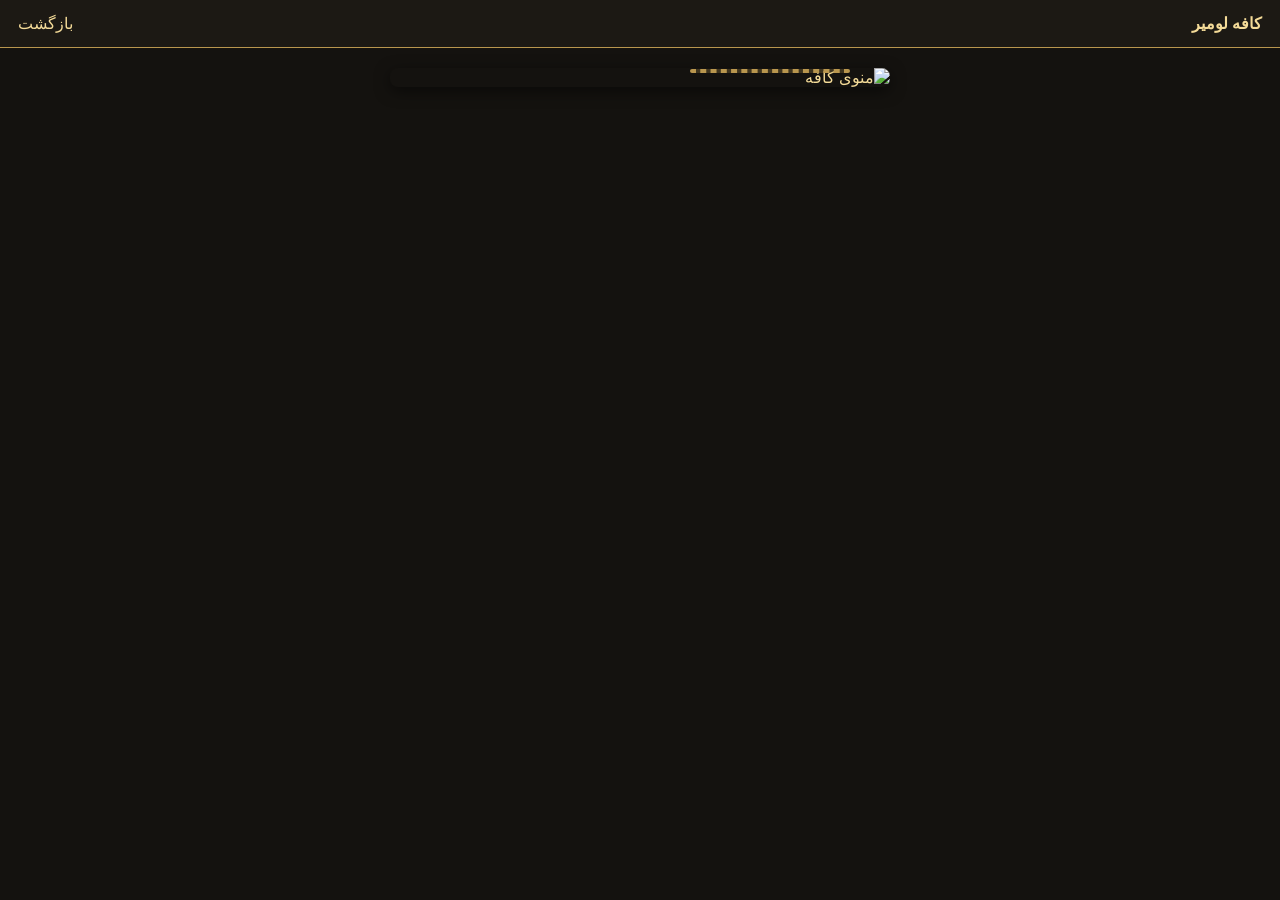
==== commit fdae689e: "Update index.html" ====
--- a/index.html
+++ b/index.html
@@ -3,41 +3,167 @@
 <head>
     <meta charset="UTF-8">
     <meta name="viewport" content="width=device-width, initial-scale=1.0">
-    <title>کافه لومیر | منوی دیجیتال و AR</title>
-    <link rel="stylesheet" href="style.css">
-    <link rel="stylesheet" href="https://cdn.jsdelivr.net/gh/rastinfar/vazirmatn-font@v33.003/Vazirmatn-font-face.css">
-    <!-- Google Model Viewer برای نمایش مدل‌های سه‌بعدی -->
+    <title>کافه لومیر - واقعیت افزوده واقعی روی میز</title>
+    
+    <!-- لودر رسمی مدل‌ویور گوگل برای AR استاندارد (مشابه ویدیو) -->
     <script type="module" src="https://ajax.googleapis.com/ajax/libs/model-viewer/3.4.0/model-viewer.min.js"></script>
+
+    <style>
+        * { box-sizing: border-box; }
+        body { 
+            margin: 0; 
+            padding: 0; 
+            background: #14120f; 
+            color: #f4db98;
+            font-family: Tahoma, sans-serif;
+            display: flex; 
+            flex-direction: column; 
+            align-items: center; 
+            min-height: 100vh;
+        }
+        header {
+            width: 100%;
+            padding: 14px 18px;
+            display: flex;
+            justify-content: space-between;
+            align-items: center;
+            background: #1c1914;
+            border-bottom: 1px solid #b9964e;
+        }
+        header a { color: #f4db98; text-decoration: none; }
+        
+        .menu-container { 
+            position: relative; 
+            width: 100%; 
+            max-width: 500px; 
+            margin: 20px auto;
+        }
+        .menu-container img { 
+            width: 100%; 
+            display: block; 
+            border-radius: 8px;
+            box-shadow: 0 4px 15px rgba(0,0,0,0.5);
+        }
+        
+        .hotspot { 
+            position: absolute; 
+            top: 5%; 
+            left: 60%; 
+            width: 32%; 
+            height: 18%; 
+            border: 2px dashed #b9964e;
+            background: rgba(185, 150, 78, 0.25);
+            cursor: pointer;
+            border-radius: 6px;
+        }
+
+        /* بخش نمایشگر مدل سه‌بعدی با قابلیت AR واقعی */
+        #ar-view-container {
+            display: none;
+            position: fixed;
+            inset: 0;
+            background: #14120f;
+            z-index: 999;
+            display: flex;
+            flex-direction: column;
+            align-items: center;
+            justify-content: center;
+        }
+
+        model-viewer {
+            width: 100%;
+            height: 80vh;
+            background-color: #14120f;
+        }
+
+        .close-btn {
+            position: absolute;
+            top: 20px;
+            left: 20px;
+            z-index: 10;
+            background: #b9964e;
+            color: #14120f;
+            border: none;
+            padding: 10px 18px;
+            border-radius: 8px;
+            font-weight: bold;
+            font-size: 14px;
+            cursor: pointer;
+            box-shadow: 0 4px 10px rgba(0,0,0,0.5);
+        }
+
+        /* دکمه اختصاصی ورود به محیط AR (دقیقاً مشابه دکمه‌های واقعیت افزوده گوگل/اپل) */
+        #ar-button {
+            background: #b9964e;
+            color: #14120f;
+            border: none;
+            padding: 14px 28px;
+            border-radius: 30px;
+            font-weight: bold;
+            font-size: 16px;
+            cursor: pointer;
+            box-shadow: 0 4px 15px rgba(185,150,78,0.4);
+            margin-bottom: 20px;
+        }
+
+        .hint {
+            color: #f4db98;
+            font-size: 13px;
+            text-align: center;
+            padding: 0 20px;
+            margin-bottom: 10px;
+        }
+    </style>
 </head>
 <body>
 
-    <header class="hero-header">
-        <div class="hero-content">
-            <h1>کافه لومیر</h1>
-            <p>تجربه‌ای نوین از طعم و واقعیت افزوده</p>
-        </div>
+    <header>
+        <strong>کافه لومیر</strong>
+        <a href="./index.html">بازگشت</a>
     </header>
 
-    <!-- دکمه ورود به اسکنر منوی کاغذی -->
-    <div style="text-align: center; margin: 20px auto;">
-        <a href="scanner.html" class="scanner-link-btn">
-            📸 اسکن هوشمند منوی کاغذی
-        </a>
+    <div class="menu-container">
+        <img src="./menu-768x1187.webp" alt="منوی کافه">
+        <div class="hotspot" id="btn-espresso" title="مشاهده سفارش در واقعیت افزوده"></div>
     </div>
 
-    <!-- فیلتر دسته‌بندی‌ها -->
-    <nav class="category-nav">
-        <button class="cat-btn active" onclick="filterMenu('all')">همه</button>
-        <button class="cat-btn" onclick="filterMenu('hot')">گرم</button>
-        <button class="cat-btn" onclick="filterMenu('cold')">سرد</button>
-        <button class="cat-btn" onclick="filterMenu('dessert')">دسر</button>
-    </nav>
+    <!-- پنل واقعیت افزوده مشابه ویدیو -->
+    <div id="ar-view-container" style="display: none;">
+        <button class="close-btn" onclick="closeARView()">بستن ✕</button>
+        
+        <model-viewer 
+            id="espresso-model"
+            src="https://modelviewer.dev/shared-assets/models/Cup.glb" 
+            ios-src="https://modelviewer.dev/shared-assets/models/Cup.usdz"
+            alt="فنجان اسپرسو ۳ بعدی"
+            camera-controls
+            auto-rotate
+            shadow-intensity="1"
+            ar
+            ar-modes="scene-viewer quick-look webxr">
+            
+            <!-- دکمه‌ای که مرورگر برای قرار دادن روی میز باز می‌کند -->
+            <button slot="ar-button" id="ar-button">
+                🚀 نمایش روی میز (AR)
+            </button>
+        </model-viewer>
 
-    <!-- لیست منو -->
-    <main class="menu-container" id="menuContainer">
-        <!-- آیتم‌ها به صورت پویا از app.js لود می‌شوند -->
-    </main>
+        <div class="hint">
+            روی گوشی موبایل، دکمه «نمایش روی میز» را بزنید تا فنجان دقیقاً روی میز واقعی شما ظاهر شود.
+        </div>
+    </div>
 
-    <script src="app.js"></script>
+    <script>
+        const espressoBtn = document.getElementById('btn-espresso');
+        const arContainer = document.getElementById('ar-view-container');
+
+        espressoBtn.addEventListener('click', () => {
+            arContainer.style.display = 'flex';
+        });
+
+        function closeARView() {
+            arContainer.style.display = 'none';
+        }
+    </script>
 </body>
 </html>
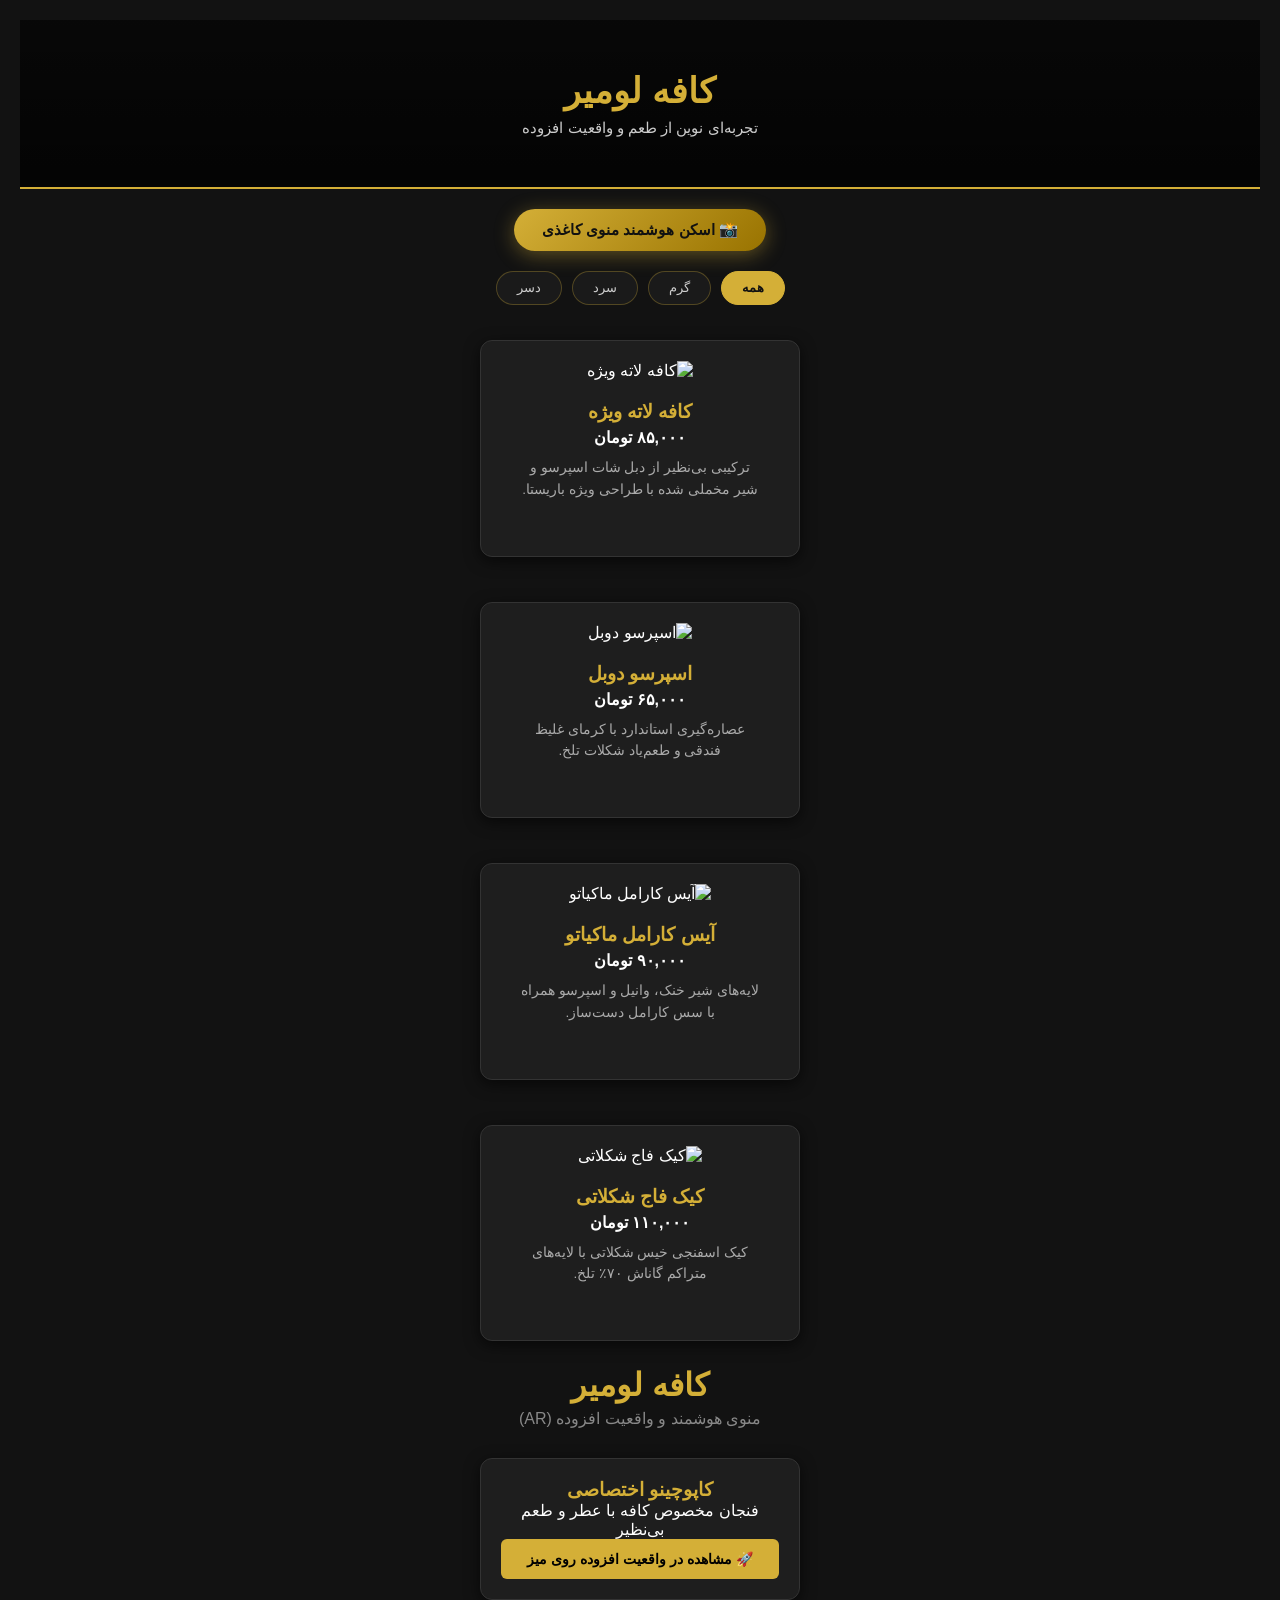
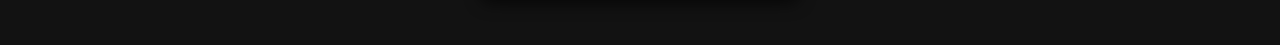
==== commit c5dcda6d: "Update index.html" ====
--- a/index.html
+++ b/index.html
@@ -3,167 +3,144 @@
 <head>
     <meta charset="UTF-8">
     <meta name="viewport" content="width=device-width, initial-scale=1.0">
-    <title>کافه لومیر - واقعیت افزوده واقعی روی میز</title>
-    
-    <!-- لودر رسمی مدل‌ویور گوگل برای AR استاندارد (مشابه ویدیو) -->
+    <title>کافه لومیر | منوی دیجیتال و AR</title>
+    <link rel="stylesheet" href="style.css">
+    <link rel="stylesheet" href="https://cdn.jsdelivr.net/gh/rastinfar/vazirmatn-font@v33.003/Vazirmatn-font-face.css">
+    <!-- Google Model Viewer برای نمایش مدل‌های سه‌بعدی -->
     <script type="module" src="https://ajax.googleapis.com/ajax/libs/model-viewer/3.4.0/model-viewer.min.js"></script>
+</head>
+<body>
 
+    <header class="hero-header">
+        <div class="hero-content">
+            <h1>کافه لومیر</h1>
+            <p>تجربه‌ای نوین از طعم و واقعیت افزوده</p>
+        </div>
+    </header>
+
+    <!-- دکمه ورود به اسکنر منوی کاغذی -->
+    <div style="text-align: center; margin: 20px auto;">
+        <a href="scanner.html" class="scanner-link-btn">
+            📸 اسکن هوشمند منوی کاغذی
+        </a>
+    </div>
+
+    <!-- فیلتر دسته‌بندی‌ها -->
+    <nav class="category-nav">
+        <button class="cat-btn active" onclick="filterMenu('all')">همه</button>
+        <button class="cat-btn" onclick="filterMenu('hot')">گرم</button>
+        <button class="cat-btn" onclick="filterMenu('cold')">سرد</button>
+        <button class="cat-btn" onclick="filterMenu('dessert')">دسر</button>
+    </nav>
+
+    <!-- لیست منو -->
+    <main class="menu-container" id="menuContainer">
+        <!-- آیتم‌ها به صورت پویا از app.js لود می‌شوند -->
+    </main>
+
+    <script src="app.js"></script>
+</body>
+</html>
+<!DOCTYPE html>
+<html lang="fa" dir="rtl">
+<head>
+    <meta charset="UTF-8">
+    <meta name="viewport" content="width=device-width, initial-scale=1.0">
+    <title>کافه لومیر | منوی واقعیت افزوده</title>
+    <!-- کتابخانه استاندارد نمایشگر سه‌بعدی و واقعیت افزوده -->
+    <script type="module" src="https://unpkg.com/@google/model-viewer/dist/model-viewer.min.js"></script>
     <style>
-        * { box-sizing: border-box; }
-        body { 
-            margin: 0; 
-            padding: 0; 
-            background: #14120f; 
-            color: #f4db98;
+        * {
+            box-sizing: border-box;
+        }
+        body {
             font-family: Tahoma, sans-serif;
-            display: flex; 
-            flex-direction: column; 
-            align-items: center; 
-            min-height: 100vh;
+            background-color: #121212;
+            color: #ffffff;
+            margin: 0;
+            padding: 20px;
+            text-align: center;
         }
-        header {
-            width: 100%;
-            padding: 14px 18px;
+        h1 {
+            color: #d4af37;
+            margin-bottom: 5px;
+        }
+        p.subtitle {
+            color: #888;
+            margin-top: 0;
+        }
+        .menu-container {
             display: flex;
-            justify-content: space-between;
-            align-items: center;
-            background: #1c1914;
-            border-bottom: 1px solid #b9964e;
+            justify-content: center;
+            flex-wrap: wrap;
+            gap: 20px;
+            margin-top: 30px;
         }
-        header a { color: #f4db98; text-decoration: none; }
-        
-        .menu-container { 
-            position: relative; 
-            width: 100%; 
-            max-width: 500px; 
-            margin: 20px auto;
+        .menu-card {
+            background: #1e1e1e;
+            border-radius: 12px;
+            padding: 20px;
+            width: 320px;
+            box-shadow: 0 4px 15px rgba(0,0,0,0.6);
+            border: 1px solid #333;
         }
-        .menu-container img { 
-            width: 100%; 
-            display: block; 
-            border-radius: 8px;
-            box-shadow: 0 4px 15px rgba(0,0,0,0.5);
+        .menu-card h3 {
+            color: #d4af37;
+            margin-top: 0;
         }
-        
-        .hotspot { 
-            position: absolute; 
-            top: 5%; 
-            left: 60%; 
-            width: 32%; 
-            height: 18%; 
-            border: 2px dashed #b9964e;
-            background: rgba(185, 150, 78, 0.25);
-            cursor: pointer;
-            border-radius: 6px;
-        }
-
-        /* بخش نمایشگر مدل سه‌بعدی با قابلیت AR واقعی */
-        #ar-view-container {
-            display: none;
-            position: fixed;
-            inset: 0;
-            background: #14120f;
-            z-index: 999;
-            display: flex;
-            flex-direction: column;
-            align-items: center;
-            justify-content: center;
-        }
-
+        /* تنظیمات نمایشگر سه بعدی روی صفحه */
         model-viewer {
             width: 100%;
-            height: 80vh;
-            background-color: #14120f;
+            height: 260px;
+            background-color: #242424;
+            border-radius: 8px;
+            margin-bottom: 15px;
         }
-
-        .close-btn {
-            position: absolute;
-            top: 20px;
-            left: 20px;
-            z-index: 10;
-            background: #b9964e;
-            color: #14120f;
+        /* دکمه اختصاصی AR */
+        .btn-ar {
+            background-color: #d4af37;
+            color: #000;
             border: none;
-            padding: 10px 18px;
-            border-radius: 8px;
+            padding: 12px 20px;
             font-weight: bold;
             font-size: 14px;
+            border-radius: 6px;
             cursor: pointer;
-            box-shadow: 0 4px 10px rgba(0,0,0,0.5);
+            width: 100%;
+            transition: background 0.3s;
         }
-
-        /* دکمه اختصاصی ورود به محیط AR (دقیقاً مشابه دکمه‌های واقعیت افزوده گوگل/اپل) */
-        #ar-button {
-            background: #b9964e;
-            color: #14120f;
-            border: none;
-            padding: 14px 28px;
-            border-radius: 30px;
-            font-weight: bold;
-            font-size: 16px;
-            cursor: pointer;
-            box-shadow: 0 4px 15px rgba(185,150,78,0.4);
-            margin-bottom: 20px;
-        }
-
-        .hint {
-            color: #f4db98;
-            font-size: 13px;
-            text-align: center;
-            padding: 0 20px;
-            margin-bottom: 10px;
+        .btn-ar:hover {
+            background-color: #e6c55c;
         }
     </style>
 </head>
 <body>
 
-    <header>
-        <strong>کافه لومیر</strong>
-        <a href="./index.html">بازگشت</a>
-    </header>
+    <h1>کافه لومیر</h1>
+    <p class="subtitle">منوی هوشمند و واقعیت افزوده (AR)</p>
 
     <div class="menu-container">
-        <img src="./menu-768x1187.webp" alt="منوی کافه">
-        <div class="hotspot" id="btn-espresso" title="مشاهده سفارش در واقعیت افزوده"></div>
-    </div>
-
-    <!-- پنل واقعیت افزوده مشابه ویدیو -->
-    <div id="ar-view-container" style="display: none;">
-        <button class="close-btn" onclick="closeARView()">بستن ✕</button>
-        
-        <model-viewer 
-            id="espresso-model"
-            src="https://modelviewer.dev/shared-assets/models/Cup.glb" 
-            ios-src="https://modelviewer.dev/shared-assets/models/Cup.usdz"
-            alt="فنجان اسپرسو ۳ بعدی"
-            camera-controls
-            auto-rotate
-            shadow-intensity="1"
-            ar
-            ar-modes="scene-viewer quick-look webxr">
+        <!-- کارت کاپوچینو با مدل موجود در پوشه شما -->
+        <div class="menu-card">
+            <h3>کاپوچینو اختصاصی</h3>
+            <p>فنجان مخصوص کافه با عطر و طعم بی‌نظیر</p>
             
-            <!-- دکمه‌ای که مرورگر برای قرار دادن روی میز باز می‌کند -->
-            <button slot="ar-button" id="ar-button">
-                🚀 نمایش روی میز (AR)
-            </button>
-        </model-viewer>
-
-        <div class="hint">
-            روی گوشی موبایل، دکمه «نمایش روی میز» را بزنید تا فنجان دقیقاً روی میز واقعی شما ظاهر شود.
+            <!-- فایل cappuccino.glb مستقیماً فراخوانی شده است -->
+            <model-viewer 
+                src="cappuccino.glb" 
+                ar 
+                ar-modes="webxr scene-viewer quick-look" 
+                camera-controls 
+                auto-rotate
+                shadow-intensity="1"
+                alt="فنجان کاپوچینو اختصاصی کافه">
+                
+                <button slot="ar-button" class="btn-ar">
+                    🚀 مشاهده در واقعیت افزوده روی میز
+                </button>
+            </model-viewer>
         </div>
     </div>
 
-    <script>
-        const espressoBtn = document.getElementById('btn-espresso');
-        const arContainer = document.getElementById('ar-view-container');
-
-        espressoBtn.addEventListener('click', () => {
-            arContainer.style.display = 'flex';
-        });
-
-        function closeARView() {
-            arContainer.style.display = 'none';
-        }
-    </script>
 </body>
 </html>
--- a/style.css
+++ b/style.css
@@ -0,0 +1,78 @@
+* { box-sizing: border-box; margin: 0; padding: 0; }
+body {
+    background-color: #0f0f0f;
+    color: #f1f1f1;
+    font-family: 'Vazirmatn', sans-serif;
+    padding-bottom: 40px;
+}
+.hero-header {
+    background: linear-gradient(rgba(0,0,0,0.6), rgba(0,0,0,0.8)), url('https://images.unsplash.com/photo-1495474472287-4d71bcdd2085?auto=format&fit=crop&w=1200&q=80') center/cover;
+    padding: 50px 20px;
+    text-align: center;
+    border-bottom: 2px solid #d4af37;
+}
+.hero-content h1 { color: #d4af37; font-size: 2.2rem; margin-bottom: 8px; }
+.hero-content p { color: #ccc; font-size: 0.95rem; }
+
+.scanner-link-btn {
+    display: inline-block;
+    background: linear-gradient(135deg, #d4af37, #997300);
+    color: #111;
+    padding: 12px 28px;
+    border-radius: 30px;
+    text-decoration: none;
+    font-weight: 800;
+    font-size: 0.95rem;
+    box-shadow: 0 4px 20px rgba(212,175,55,0.4);
+}
+
+.category-nav {
+    display: flex;
+    justify-content: center;
+    gap: 10px;
+    margin: 20px 15px;
+    overflow-x: auto;
+    padding-bottom: 5px;
+}
+.cat-btn {
+    background: #1a1a1a;
+    border: 1px solid rgba(212, 175, 55, 0.3);
+    color: #ccc;
+    padding: 8px 20px;
+    border-radius: 20px;
+    font-family: 'Vazirmatn';
+    cursor: pointer;
+    transition: 0.3s;
+}
+.cat-btn.active {
+    background: #d4af37;
+    color: #111;
+    font-weight: bold;
+    border-color: #d4af37;
+}
+
+.menu-container {
+    max-width: 600px;
+    margin: 0 auto;
+    padding: 0 15px;
+}
+.menu-card {
+    background: rgba(25, 25, 25, 0.85);
+    backdrop-filter: blur(12px);
+    border-radius: 20px;
+    border: 1px solid rgba(212, 175, 55, 0.25);
+    margin-bottom: 25px;
+    overflow: hidden;
+    box-shadow: 0 8px 25px rgba(0,0,0,0.5);
+}
+.menu-img {
+    width: 100%;
+    height: 200px;
+    object-fit: cover;
+}
+.menu-info {
+    padding: 20px;
+}
+.menu-info h3 { color: #d4af37; font-size: 1.2rem; margin-bottom: 5px; }
+.price { color: #fff; font-weight: bold; margin-bottom: 10px; }
+.desc { color: #aaa; font-size: 0.85rem; line-height: 1.6; margin-bottom: 15px; }
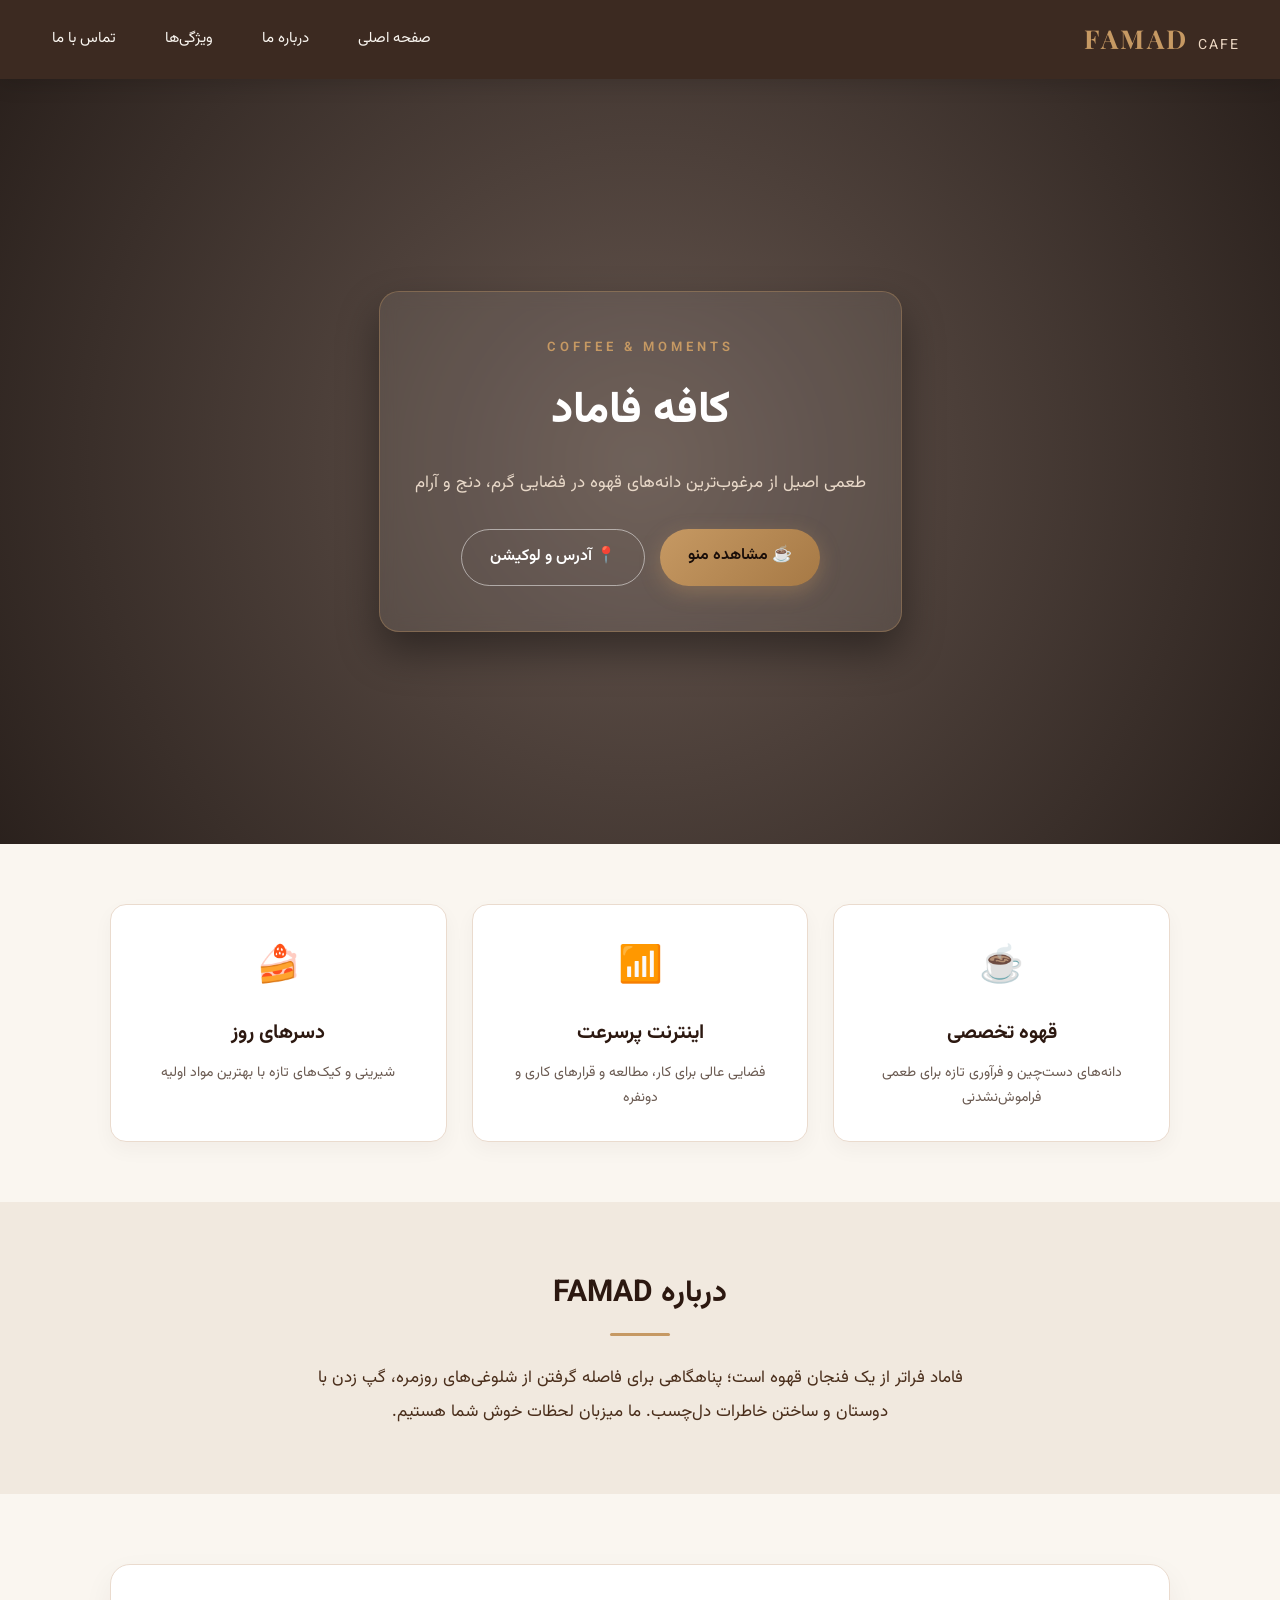
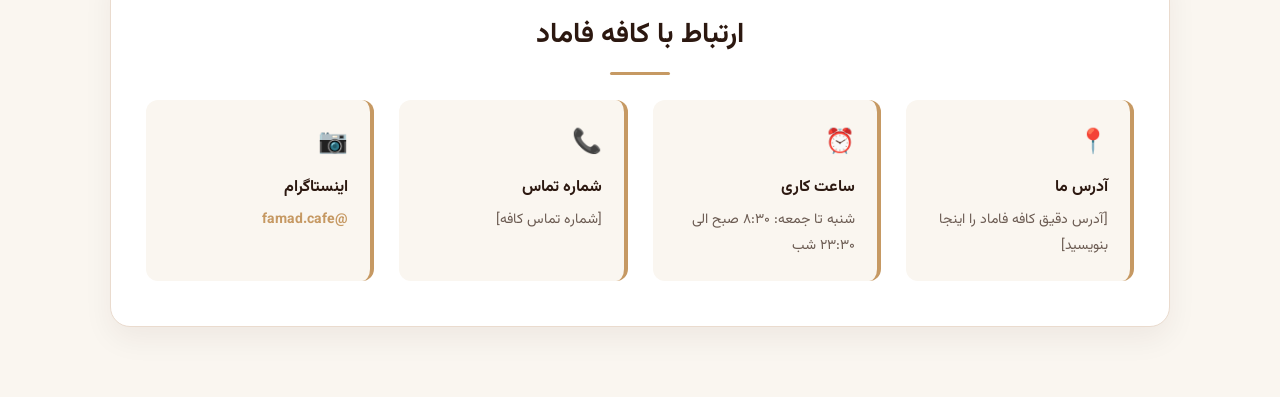
==== commit 74227d8f: "Add files via upload" ====
--- a/index.html
+++ b/index.html
@@ -3,144 +3,118 @@
 <head>
     <meta charset="UTF-8">
     <meta name="viewport" content="width=device-width, initial-scale=1.0">
-    <title>کافه لومیر | منوی دیجیتال و AR</title>
+    <title>FAMAD Cafe | کافه فاماد</title>
+    <!-- بارگذاری فونت زیبا و مدرن وزیرمتن -->
+    <link rel="preconnect" href="https://fonts.googleapis.com">
+    <link rel="preconnect" href="https://fonts.gstatic.com" crossorigin>
+    <link href="https://fonts.googleapis.com/css2?family=Vazirmatn:wght@300;400;600;700;800&family=Playfair+Display:wght@700&display=swap" rel="stylesheet">
     <link rel="stylesheet" href="style.css">
-    <link rel="stylesheet" href="https://cdn.jsdelivr.net/gh/rastinfar/vazirmatn-font@v33.003/Vazirmatn-font-face.css">
-    <!-- Google Model Viewer برای نمایش مدل‌های سه‌بعدی -->
-    <script type="module" src="https://ajax.googleapis.com/ajax/libs/model-viewer/3.4.0/model-viewer.min.js"></script>
 </head>
 <body>
 
-    <header class="hero-header">
-        <div class="hero-content">
-            <h1>کافه لومیر</h1>
-            <p>تجربه‌ای نوین از طعم و واقعیت افزوده</p>
-        </div>
+    <!-- هدر ناوبری شیشه‌ای و مدرن -->
+    <header class="navbar">
+        <div class="logo">FAMAD <span>CAFE</span></div>
+        <nav>
+            <ul>
+                <li><a href="#home">صفحه اصلی</a></li>
+                <li><a href="#about">درباره ما</a></li>
+                <li><a href="#features">ویژگی‌ها</a></li>
+                <li><a href="#contact">تماس با ما</a></li>
+            </ul>
+        </nav>
     </header>
 
-    <!-- دکمه ورود به اسکنر منوی کاغذی -->
-    <div style="text-align: center; margin: 20px auto;">
-        <a href="scanner.html" class="scanner-link-btn">
-            📸 اسکن هوشمند منوی کاغذی
-        </a>
-    </div>
+    <!-- بخش اصلی شیک (Hero) -->
+    <section id="home" class="hero">
+        <div class="hero-overlay"></div>
+        <div class="hero-card">
+            <span class="sub-title">COFFEE & MOMENTS</span>
+            <h1>کافه فاماد</h1>
+            <p>طعمی اصیل از مرغوب‌ترین دانه‌های قهوه در فضایی گرم، دنج و آرام</p>
+            <div class="hero-buttons">
+                <!-- دکمه مشاهده عکس منو -->
+                <a href="images/menu.jpg" target="_blank" class="btn btn-primary">
+                    ☕ مشاهده منو
+                </a>
+                <a href="#contact" class="btn btn-secondary">
+                    📍 آدرس و لوکیشن
+                </a>
+            </div>
+        </div>
+    </section>
 
-    <!-- فیلتر دسته‌بندی‌ها -->
-    <nav class="category-nav">
-        <button class="cat-btn active" onclick="filterMenu('all')">همه</button>
-        <button class="cat-btn" onclick="filterMenu('hot')">گرم</button>
-        <button class="cat-btn" onclick="filterMenu('cold')">سرد</button>
-        <button class="cat-btn" onclick="filterMenu('dessert')">دسر</button>
-    </nav>
+    <!-- بخش ویژگی‌های کافه -->
+    <section id="features" class="features-section">
+        <div class="container">
+            <div class="feature-card">
+                <div class="icon">☕</div>
+                <h3>قهوه تخصصی</h3>
+                <p>دانه‌های دست‌چین و فرآوری تازه برای طعمی فراموش‌نشدنی</p>
+            </div>
+            <div class="feature-card">
+                <div class="icon">📶</div>
+                <h3>اینترنت پرسرعت</h3>
+                <p>فضایی عالی برای کار، مطالعه و قرارهای کاری و دونفره</p>
+            </div>
+            <div class="feature-card">
+                <div class="icon">🍰</div>
+                <h3>دسرهای روز</h3>
+                <p>شیرینی و کیک‌های تازه با بهترین مواد اولیه</p>
+            </div>
+        </div>
+    </section>
 
-    <!-- لیست منو -->
-    <main class="menu-container" id="menuContainer">
-        <!-- آیتم‌ها به صورت پویا از app.js لود می‌شوند -->
-    </main>
+    <!-- درباره ما -->
+    <section id="about" class="about-section">
+        <div class="container">
+            <div class="about-box">
+                <h2>درباره FAMAD</h2>
+                <div class="divider"></div>
+                <p>
+                    فاماد فراتر از یک فنجان قهوه است؛ پناهگاهی برای فاصله گرفتن از شلوغی‌های روزمره، گپ زدن با دوستان و ساختن خاطرات دل‌چسب. ما میزبان لحظات خوش شما هستیم.
+                </p>
+            </div>
+        </div>
+    </section>
 
-    <script src="app.js"></script>
-</body>
-</html>
-<!DOCTYPE html>
-<html lang="fa" dir="rtl">
-<head>
-    <meta charset="UTF-8">
-    <meta name="viewport" content="width=device-width, initial-scale=1.0">
-    <title>کافه لومیر | منوی واقعیت افزوده</title>
-    <!-- کتابخانه استاندارد نمایشگر سه‌بعدی و واقعیت افزوده -->
-    <script type="module" src="https://unpkg.com/@google/model-viewer/dist/model-viewer.min.js"></script>
-    <style>
-        * {
-            box-sizing: border-box;
-        }
-        body {
-            font-family: Tahoma, sans-serif;
-            background-color: #121212;
-            color: #ffffff;
-            margin: 0;
-            padding: 20px;
-            text-align: center;
-        }
-        h1 {
-            color: #d4af37;
-            margin-bottom: 5px;
-        }
-        p.subtitle {
-            color: #888;
-            margin-top: 0;
-        }
-        .menu-container {
-            display: flex;
-            justify-content: center;
-            flex-wrap: wrap;
-            gap: 20px;
-            margin-top: 30px;
-        }
-        .menu-card {
-            background: #1e1e1e;
-            border-radius: 12px;
-            padding: 20px;
-            width: 320px;
-            box-shadow: 0 4px 15px rgba(0,0,0,0.6);
-            border: 1px solid #333;
-        }
-        .menu-card h3 {
-            color: #d4af37;
-            margin-top: 0;
-        }
-        /* تنظیمات نمایشگر سه بعدی روی صفحه */
-        model-viewer {
-            width: 100%;
-            height: 260px;
-            background-color: #242424;
-            border-radius: 8px;
-            margin-bottom: 15px;
-        }
-        /* دکمه اختصاصی AR */
-        .btn-ar {
-            background-color: #d4af37;
-            color: #000;
-            border: none;
-            padding: 12px 20px;
-            font-weight: bold;
-            font-size: 14px;
-            border-radius: 6px;
-            cursor: pointer;
-            width: 100%;
-            transition: background 0.3s;
-        }
-        .btn-ar:hover {
-            background-color: #e6c55c;
-        }
-    </style>
-</head>
-<body>
+    <!-- اطلاعات تماس، لوکیشن و ساعت کاری -->
+    <section id="contact" class="contact-section">
+        <div class="container">
+            <div class="contact-wrapper">
+                <h2>ارتباط با کافه فاماد</h2>
+                <div class="divider"></div>
 
-    <h1>کافه لومیر</h1>
-    <p class="subtitle">منوی هوشمند و واقعیت افزوده (AR)</p>
+                <div class="contact-grid">
+                    <div class="info-item">
+                        <span class="item-icon">📍</span>
+                        <h4>آدرس ما</h4>
+                        <p>[آدرس دقیق کافه فاماد را اینجا بنویسید]</p>
+                    </div>
 
-    <div class="menu-container">
-        <!-- کارت کاپوچینو با مدل موجود در پوشه شما -->
-        <div class="menu-card">
-            <h3>کاپوچینو اختصاصی</h3>
-            <p>فنجان مخصوص کافه با عطر و طعم بی‌نظیر</p>
-            
-            <!-- فایل cappuccino.glb مستقیماً فراخوانی شده است -->
-            <model-viewer 
-                src="cappuccino.glb" 
-                ar 
-                ar-modes="webxr scene-viewer quick-look" 
-                camera-controls 
-                auto-rotate
-                shadow-intensity="1"
-                alt="فنجان کاپوچینو اختصاصی کافه">
-                
-                <button slot="ar-button" class="btn-ar">
-                    🚀 مشاهده در واقعیت افزوده روی میز
-                </button>
-            </model-viewer>
+                    <div class="info-item">
+                        <span class="item-icon">⏰</span>
+                        <h4>ساعت کاری</h4>
+                        <p>شنبه تا جمعه: ۸:۳۰ صبح الی ۲۳:۳۰ شب</p>
+                    </div>
+
+                    <div class="info-item">
+                        <span class="item-icon">📞</span>
+                        <h4>شماره تماس</h4>
+                        <p dir="ltr">[شماره تماس کافه]</p>
+                    </div>
+
+                    <div class="info-item">
+                        <span class="item-icon">📷</span>
+                        <h4>اینستاگرام</h4>
+                        <p><a href="#" class="insta-link">@famad.cafe</a></p>
+                    </div>
+                </div>
+            </div>
         </div>
-    </div>
+    </section>
+
+    
 
 </body>
 </html>
--- a/style.css
+++ b/style.css
@@ -1,78 +1,330 @@
-* { box-sizing: border-box; margin: 0; padding: 0; }
+/* ریست و فونت مدرن Vazirmatn */
+* {
+    margin: 0;
+    padding: 0;
+    box-sizing: border-box;
+    font-family: 'Vazirmatn', sans-serif;
+    scroll-behavior: smooth;
+}
+
+:root {
+    --bg-cream: #FAF6F0;       /* کرم نود خیلی لطیف */
+    --card-bg: #FFFFFF;
+    --primary-coffee: #2C1810; /* قهوه‌ای اسپرسو سوخته و لوکس */
+    --medium-coffee: #4A2E1B;  /* قهوه‌ای گرم */
+    --caramel-gold: #C69963;   /* طلایی کاراملی زیبا */
+    --gold-hover: #b08550;
+    --text-muted: #6B5B52;     /* رنگ ملایم توضیحات */
+    --border-color: #EADBCE;
+}
+
 body {
-    background-color: #0f0f0f;
-    color: #f1f1f1;
-    font-family: 'Vazirmatn', sans-serif;
-    padding-bottom: 40px;
-}
-.hero-header {
-    background: linear-gradient(rgba(0,0,0,0.6), rgba(0,0,0,0.8)), url('https://images.unsplash.com/photo-1495474472287-4d71bcdd2085?auto=format&fit=crop&w=1200&q=80') center/cover;
-    padding: 50px 20px;
-    text-align: center;
-    border-bottom: 2px solid #d4af37;
-}
-.hero-content h1 { color: #d4af37; font-size: 2.2rem; margin-bottom: 8px; }
-.hero-content p { color: #ccc; font-size: 0.95rem; }
-
-.scanner-link-btn {
-    display: inline-block;
-    background: linear-gradient(135deg, #d4af37, #997300);
-    color: #111;
-    padding: 12px 28px;
-    border-radius: 30px;
+    background-color: var(--bg-cream);
+    color: var(--primary-coffee);
+    line-height: 1.8;
+}
+
+.container {
+    max-width: 1100px;
+    margin: 0 auto;
+    padding: 0 20px;
+}
+
+/* هدر شیشه‌ای و چسبان */
+.navbar {
+    position: sticky;
+    top: 0;
+    z-index: 999;
+    background: rgba(44, 24, 16, 0.92);
+    backdrop-filter: blur(10px);
+    display: flex;
+    justify-content: space-between;
+    align-items: center;
+    padding: 16px 40px;
+    box-shadow: 0 4px 20px rgba(0, 0, 0, 0.15);
+}
+
+.logo {
+    font-family: 'Playfair Display', serif;
+    font-size: 26px;
+    font-weight: 700;
+    color: var(--caramel-gold);
+    letter-spacing: 3px;
+}
+
+.logo span {
+    font-size: 14px;
+    color: #eed9c4;
+    font-weight: 400;
+    letter-spacing: 2px;
+}
+
+.navbar nav ul {
+    list-style: none;
+    display: flex;
+    gap: 25px;
+}
+
+.navbar nav ul li a {
+    color: #FAF6F0;
     text-decoration: none;
-    font-weight: 800;
-    font-size: 0.95rem;
-    box-shadow: 0 4px 20px rgba(212,175,55,0.4);
-}
-
-.category-nav {
+    font-size: 15px;
+    font-weight: 400;
+    transition: all 0.3s ease;
+    padding: 6px 12px;
+    border-radius: 6px;
+}
+
+.navbar nav ul li a:hover {
+    color: var(--caramel-gold);
+    background: rgba(255, 255, 255, 0.05);
+}
+
+/* بخش اصلی (Hero) با عکس قهوه باکیفیت و جذاب */
+.hero {
+    position: relative;
+    min-height: 85vh;
     display: flex;
     justify-content: center;
-    gap: 10px;
-    margin: 20px 15px;
-    overflow-x: auto;
-    padding-bottom: 5px;
-}
-.cat-btn {
-    background: #1a1a1a;
-    border: 1px solid rgba(212, 175, 55, 0.3);
-    color: #ccc;
-    padding: 8px 20px;
+    align-items: center;
+    background: url('https://images.unsplash.com/photo-1501339847302-ac426a4a7cbb?auto=format&fit=crop&w=1600&q=80') center/cover no-repeat;
+    text-align: center;
+    padding: 40px 20px;
+}
+
+.hero-overlay {
+    position: absolute;
+    inset: 0;
+    background: radial-gradient(circle, rgba(44, 24, 16, 0.72) 0%, rgba(20, 10, 6, 0.9) 100%);
+}
+
+.hero-card {
+    position: relative;
+    z-index: 2;
+    background: rgba(255, 255, 255, 0.07);
+    backdrop-filter: blur(8px);
+    border: 1px solid rgba(198, 153, 99, 0.35);
+    padding: 45px 35px;
     border-radius: 20px;
-    font-family: 'Vazirmatn';
-    cursor: pointer;
-    transition: 0.3s;
-}
-.cat-btn.active {
-    background: #d4af37;
-    color: #111;
-    font-weight: bold;
-    border-color: #d4af37;
-}
-
-.menu-container {
-    max-width: 600px;
+    max-width: 620px;
+    box-shadow: 0 20px 40px rgba(0,0,0,0.4);
+}
+
+.sub-title {
+    color: var(--caramel-gold);
+    font-size: 13px;
+    letter-spacing: 4px;
+    font-weight: 600;
+    display: block;
+    margin-bottom: 12px;
+}
+
+.hero-card h1 {
+    font-size: 44px;
+    color: #FFFFFF;
+    font-weight: 800;
+    margin-bottom: 15px;
+}
+
+.hero-card p {
+    color: #E8D8C8;
+    font-size: 17px;
+    margin-bottom: 30px;
+    line-height: 1.9;
+}
+
+/* دکمه‌های شیک با سایه نرم */
+.hero-buttons {
+    display: flex;
+    justify-content: center;
+    gap: 15px;
+    flex-wrap: wrap;
+}
+
+.btn {
+    text-decoration: none;
+    font-size: 16px;
+    font-weight: 600;
+    padding: 13px 28px;
+    border-radius: 30px;
+    transition: all 0.3s ease;
+    display: inline-block;
+}
+
+.btn-primary {
+    background: linear-gradient(135deg, var(--caramel-gold), #a67945);
+    color: #1a0e09;
+    box-shadow: 0 6px 20px rgba(198, 153, 99, 0.35);
+}
+
+.btn-primary:hover {
+    transform: translateY(-2px);
+    box-shadow: 0 10px 25px rgba(198, 153, 99, 0.5);
+}
+
+.btn-secondary {
+    background: transparent;
+    color: #FFFFFF;
+    border: 1.5px solid rgba(255, 255, 255, 0.5);
+}
+
+.btn-secondary:hover {
+    background: rgba(255, 255, 255, 0.15);
+    border-color: #FFFFFF;
+    transform: translateY(-2px);
+}
+
+/* خط طلایی جداکننده */
+.divider {
+    width: 60px;
+    height: 3px;
+    background-color: var(--caramel-gold);
+    margin: 12px auto 25px auto;
+    border-radius: 2px;
+}
+
+/* کارت‌های ویژگی کافه */
+.features-section {
+    padding: 60px 0;
+    background-color: var(--bg-cream);
+}
+
+.features-section .container {
+    display: grid;
+    grid-template-columns: repeat(auto-fit, minmax(260px, 1fr));
+    gap: 25px;
+}
+
+.feature-card {
+    background: var(--card-bg);
+    border: 1px solid var(--border-color);
+    padding: 30px 25px;
+    border-radius: 16px;
+    text-align: center;
+    box-shadow: 0 8px 20px rgba(44, 24, 16, 0.04);
+    transition: transform 0.3s ease;
+}
+
+.feature-card:hover {
+    transform: translateY(-5px);
+}
+
+.feature-card .icon {
+    font-size: 36px;
+    margin-bottom: 15px;
+}
+
+.feature-card h3 {
+    font-size: 20px;
+    color: var(--primary-coffee);
+    margin-bottom: 10px;
+}
+
+.feature-card p {
+    font-size: 14px;
+    color: var(--text-muted);
+}
+
+/* درباره ما */
+.about-section {
+    padding: 65px 0;
+    background: #F1E9DF;
+    text-align: center;
+}
+
+.about-box {
+    max-width: 700px;
     margin: 0 auto;
-    padding: 0 15px;
-}
-.menu-card {
-    background: rgba(25, 25, 25, 0.85);
-    backdrop-filter: blur(12px);
+}
+
+.about-box h2 {
+    font-size: 30px;
+    color: var(--primary-coffee);
+}
+
+.about-box p {
+    font-size: 17px;
+    color: var(--medium-coffee);
+    line-height: 2;
+}
+
+/* تماس با ما و اطلاعات */
+.contact-section {
+    padding: 70px 0;
+}
+
+.contact-wrapper {
+    background: var(--card-bg);
     border-radius: 20px;
-    border: 1px solid rgba(212, 175, 55, 0.25);
-    margin-bottom: 25px;
-    overflow: hidden;
-    box-shadow: 0 8px 25px rgba(0,0,0,0.5);
-}
-.menu-img {
-    width: 100%;
-    height: 200px;
-    object-fit: cover;
-}
-.menu-info {
-    padding: 20px;
-}
-.menu-info h3 { color: #d4af37; font-size: 1.2rem; margin-bottom: 5px; }
-.price { color: #fff; font-weight: bold; margin-bottom: 10px; }
-.desc { color: #aaa; font-size: 0.85rem; line-height: 1.6; margin-bottom: 15px; }
+    padding: 45px 35px;
+    border: 1px solid var(--border-color);
+    box-shadow: 0 12px 30px rgba(44, 24, 16, 0.06);
+    text-align: center;
+}
+
+.contact-wrapper h2 {
+    font-size: 28px;
+    color: var(--primary-coffee);
+}
+
+.contact-grid {
+    display: grid;
+    grid-template-columns: repeat(auto-fit, minmax(220px, 1fr));
+    gap: 25px;
+    margin-top: 25px;
+    text-align: right;
+}
+
+.info-item {
+    background: var(--bg-cream);
+    padding: 22px;
+    border-radius: 12px;
+    border-right: 4px solid var(--caramel-gold);
+}
+
+.item-icon {
+    font-size: 24px;
+    display: block;
+    margin-bottom: 8px;
+}
+
+.info-item h4 {
+    font-size: 16px;
+    color: var(--primary-coffee);
+    margin-bottom: 6px;
+}
+
+.info-item p {
+    font-size: 14px;
+    color: var(--text-muted);
+}
+
+.insta-link {
+    color: var(--caramel-gold);
+    text-decoration: none;
+    font-weight: 700;
+}
+
+/* فوتر لوکس */
+footer {
+    background-color: var(--primary-coffee);
+    color: #D3C3B5;
+    text-align: center;
+    padding: 24px 20px;
+    font-size: 14px;
+}
+
+/* هماهنگی با موبایل (Responsive) */
+@media (max-width: 768px) {
+    .navbar {
+        padding: 15px 20px;
+        flex-direction: column;
+        gap: 12px;
+    }
+    .hero-card {
+        padding: 30px 20px;
+    }
+    .hero-card h1 {
+        font-size: 32px;
+    }
+}
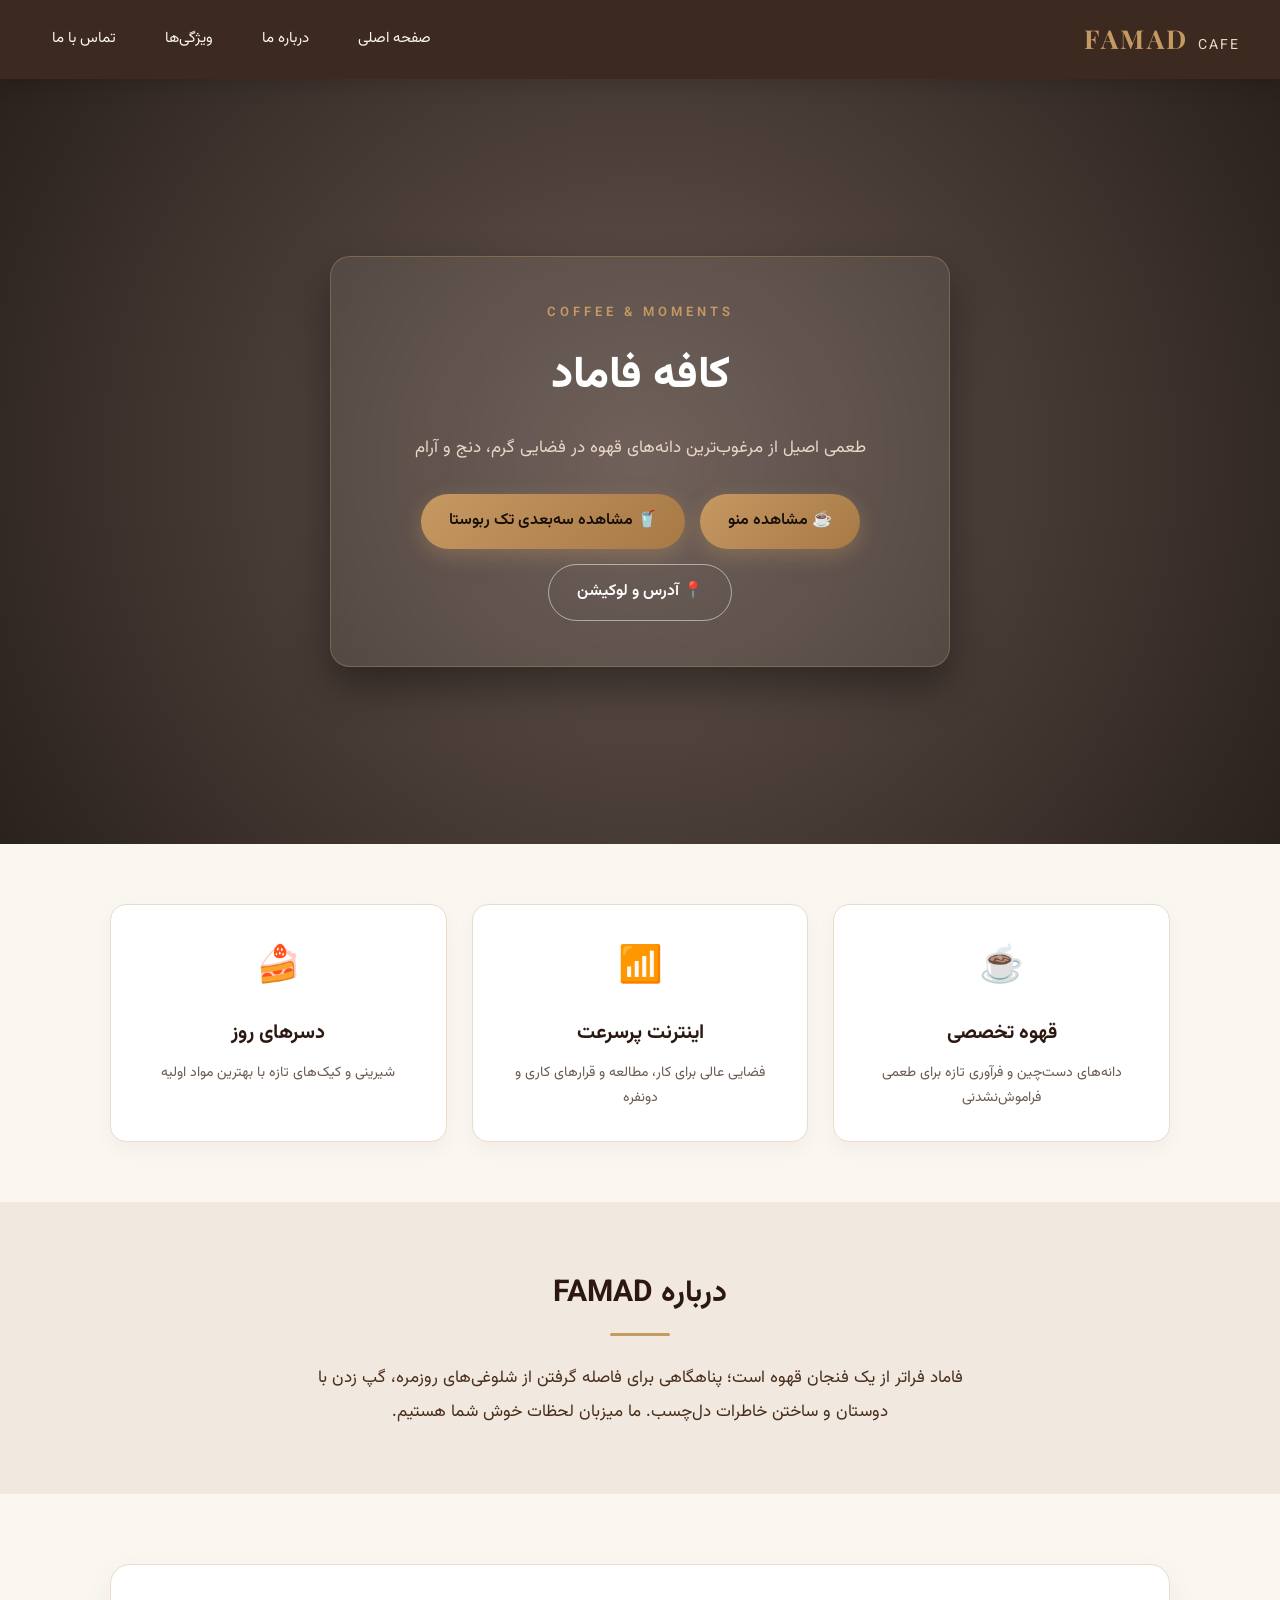
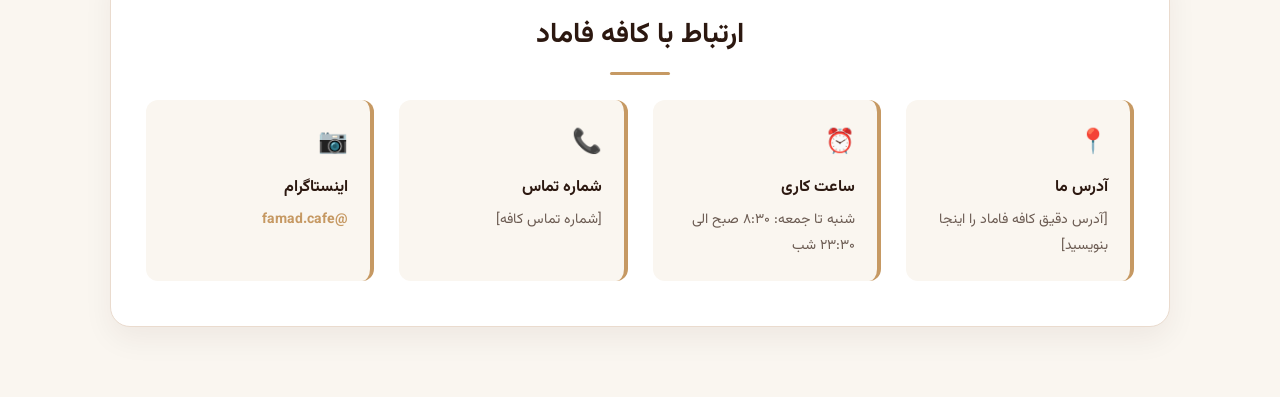
==== commit 1f9611d1: "Update index.html" ====
--- a/index.html
+++ b/index.html
@@ -37,6 +37,8 @@
                 <a href="images/menu.jpg" target="_blank" class="btn btn-primary">
                     ☕ مشاهده منو
                 </a>
+                 <a href="latte.html" class="btn btn-primary">
+                    🥤 مشاهده سه‌بعدی تک ربوستا
                 <a href="#contact" class="btn btn-secondary">
                     📍 آدرس و لوکیشن
                 </a>
